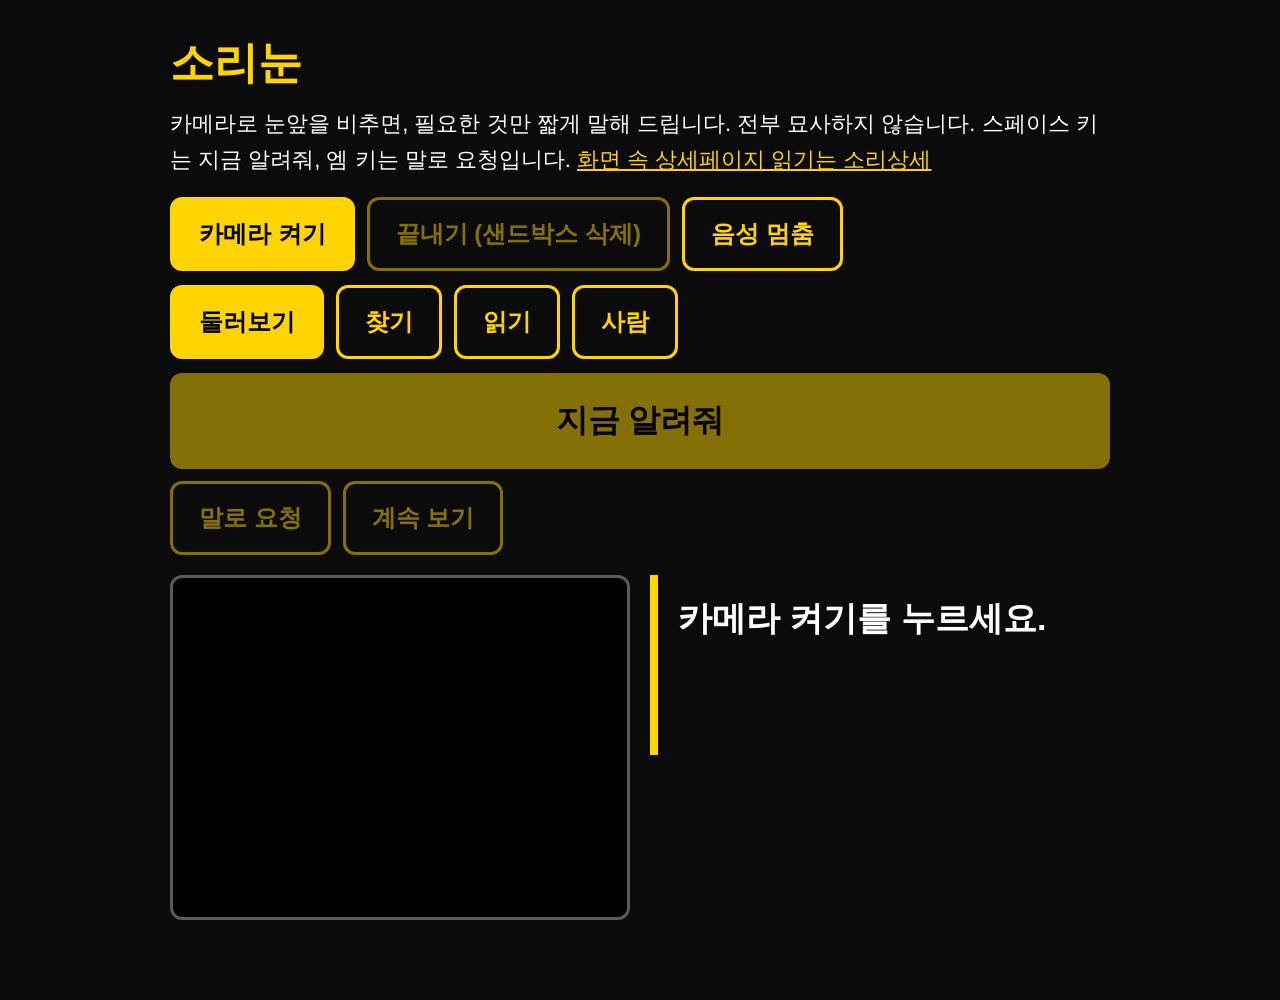
==== app/static/eye.html @ 97080bf7 "refactor: parse untrusted bytes in the sandbox, fetch on the server Daytona's tier-based network pol" ====
<!DOCTYPE html>
<html lang="ko">
<head>
<meta charset="utf-8">
<meta name="viewport" content="width=device-width, initial-scale=1">
<title>소리눈 — 눈앞을 짧게 말해주는 AI 안내자</title>
<style>
  :root { --bg:#0B0B0B; --fg:#FFFFFF; --accent:#FFD400; --line:#5A5A5A; --ok:#7CFFB2; }
  * { box-sizing: border-box; }
  body { margin:0; background:var(--bg); color:var(--fg); font-size:22px; line-height:1.6;
         font-family:"Pretendard","Apple SD Gothic Neo","Malgun Gothic",sans-serif; }
  main { max-width:980px; margin:0 auto; padding:28px 20px 80px; }
  h1 { font-size:44px; margin:0 0 8px; color:var(--accent); }
  p.lead { margin:0 0 20px; }
  a { color:var(--accent); }
  .row { display:flex; gap:12px; flex-wrap:wrap; margin-top:14px; }
  button { font-size:24px; font-weight:800; padding:18px 26px; min-height:64px; border-radius:12px;
           border:3px solid var(--accent); background:transparent; color:var(--accent); cursor:pointer; }
  button.primary, button[aria-pressed="true"] { background:var(--accent); color:#000; }
  button#nowBtn { font-size:32px; min-height:96px; flex:1 1 100%; }
  button:disabled { opacity:.5; cursor:wait; }
  :focus-visible { outline:5px solid #00E5FF; outline-offset:3px; }
  .stage { display:grid; grid-template-columns:minmax(0,1fr) minmax(0,1fr); gap:20px; margin-top:20px; }
  @media (max-width:760px) { .stage { grid-template-columns:1fr; } }
  video { width:100%; border-radius:12px; border:3px solid var(--line); background:#000; aspect-ratio:4/3; object-fit:cover; }
  #callout { font-size:34px; font-weight:800; line-height:1.4; padding:20px; min-height:180px;
             border-left:8px solid var(--accent); }
  #status { margin-top:16px; min-height:40px; }
  #stats { font-size:18px; color:var(--ok); margin-top:8px; }
  .skip { position:absolute; left:-9999px; } .skip:focus { left:12px; top:12px; background:#000; padding:12px; }
</style>
</head>
<body>
<a class="skip" href="#nowBtn">지금 알려줘 버튼으로 바로가기</a>
<main>
  <h1>소리눈</h1>
  <p class="lead">카메라로 눈앞을 비추면, 필요한 것만 짧게 말해 드립니다. 전부 묘사하지 않습니다.
     스페이스 키는 지금 알려줘, 엠 키는 말로 요청입니다. <a href="/">화면 속 상세페이지 읽기는 소리상세</a></p>

  <div class="row">
    <button type="button" id="startBtn" class="primary">카메라 켜기</button>
    <button type="button" id="endBtn" disabled>끝내기 (샌드박스 삭제)</button>
    <button type="button" id="stopBtn">음성 멈춤</button>
  </div>

  <div class="row" role="group" aria-label="안내 방식">
    <button type="button" class="mode" data-mode="look" aria-pressed="true">둘러보기</button>
    <button type="button" class="mode" data-mode="find" aria-pressed="false">찾기</button>
    <button type="button" class="mode" data-mode="read" aria-pressed="false">읽기</button>
    <button type="button" class="mode" data-mode="people" aria-pressed="false">사람</button>
  </div>

  <div class="row">
    <button type="button" id="nowBtn" class="primary" disabled>지금 알려줘</button>
    <button type="button" id="micBtn" aria-pressed="false" disabled>말로 요청</button>
    <button type="button" id="watchBtn" aria-pressed="false" disabled>계속 보기</button>
  </div>

  <div class="stage">
    <video id="video" autoplay playsinline muted aria-label="카메라 미리보기"></video>
    <div>
      <div id="callout" role="status" aria-live="assertive">카메라 켜기를 누르세요.</div>
      <div id="status" role="status" aria-live="polite"></div>
      <div id="stats"></div>
    </div>
  </div>
  <canvas id="canvas" hidden></canvas>
</main>

<script>
const $ = (id) => document.getElementById(id);
const FRAME_WIDTH = 960, JPEG_QUALITY = 0.7, WATCH_INTERVAL_MS = 4000;
const MODE_GUIDE = { look: "둘러보기", find: "찾기. 말로 요청을 눌러 찾을 것을 말씀하세요", read: "읽기", people: "사람" };
let sessionId = "", mode = "look", lastCallout = "", busy = false, watchTimer = null;

function speak(text) {
  if (!("speechSynthesis" in window) || !text) return;
  speechSynthesis.cancel();  // 새 안내가 옛 안내를 끊는다 — 늦은 정보는 위험하다
  const u = new SpeechSynthesisUtterance(text);
  u.lang = "ko-KR"; u.rate = 1.15;
  speechSynthesis.speak(u);
}
function setStatus(message, say = false) { $("status").textContent = message; if (say) speak(message); }
function setCallout(text) { $("callout").textContent = text; speak(text); }
async function post(path, body) {
  const res = await fetch(path, { method: "POST", headers: { "Content-Type": "application/json" }, body: JSON.stringify(body || {}) });
  const data = await res.json();
  if (!res.ok) throw new Error(data.detail || "요청이 거절되었습니다.");
  return data;
}

$("startBtn").onclick = async () => {
  $("startBtn").disabled = true;
  try {
    setStatus("카메라를 켜고 있습니다.", true);
    const stream = await navigator.mediaDevices.getUserMedia({ video: { facingMode: { ideal: "environment" }, width: { ideal: 1280 } }, audio: false });
    $("video").srcObject = stream;
    setStatus("이번 세션 전용 샌드박스를 준비하고 있습니다.", true);
    const s = await post("/api/eye/start");
    sessionId = s.session_id;
    $("stats").textContent = s.where === "daytona"
      ? `Daytona 샌드박스 ${sessionId.slice(0, 8)} 준비 ${s.seconds}초 · 프레임은 이 샌드박스 안에서만 점검되고 끝내면 삭제됩니다`
      : "Daytona 키가 없어 로컬 점검으로 동작 중";
    for (const id of ["nowBtn", "micBtn", "watchBtn", "endBtn"]) $(id).disabled = false;
    setCallout("준비되었습니다. 지금 알려줘를 누르세요.");
    $("nowBtn").focus();
  } catch (err) {
    $("startBtn").disabled = false;
    setCallout("카메라를 켜지 못했습니다. " + err.message);
  }
};

function grabFrame() {
  const v = $("video"), c = $("canvas");
  if (!v.videoWidth) throw new Error("카메라 화면이 아직 준비되지 않았습니다.");
  c.width = Math.min(FRAME_WIDTH, v.videoWidth);
  c.height = Math.round(c.width * v.videoHeight / v.videoWidth);
  c.getContext("2d").drawImage(v, 0, 0, c.width, c.height);
  return c.toDataURL("image/jpeg", JPEG_QUALITY).split(",")[1];
}

async function look(requestMode, question = "") {
  if (busy || !sessionId) return;
  busy = true;
  const started = performance.now();
  if (requestMode !== "watch") setStatus("보고 있습니다.");
  try {
    const r = await post("/api/eye/look", { session_id: sessionId, image_b64: grabFrame(), mode: requestMode,
                                            question, last_callout: lastCallout });
    const ms = Math.round(performance.now() - started), q = r.quality;
    $("stats").textContent = `${q.where === "daytona" ? "Daytona 샌드박스 " + q.sandbox_id.slice(0, 8) : "로컬"} 점검 ${q.check_ms}ms · ` +
      `밝기 ${q.luma} · 선명도 ${q.sharpness} · 변화량 ${q.change ?? "첫 장면"} · 응답 ${(ms / 1000).toFixed(1)}초`;
    if (r.silent || !r.callout) { setStatus(requestMode === "watch" ? "변화 없음 — 말하지 않습니다." : "말할 것이 없습니다."); }
    else { lastCallout = r.callout; setStatus(""); setCallout(r.callout); }
  } catch (err) { setCallout("문제가 생겼습니다. " + err.message); }
  finally { busy = false; }
}

$("nowBtn").onclick = () => look(mode);
$("stopBtn").onclick = () => speechSynthesis.cancel();

for (const btn of document.querySelectorAll(".mode")) btn.onclick = () => {
  mode = btn.dataset.mode;
  for (const other of document.querySelectorAll(".mode")) other.setAttribute("aria-pressed", String(other === btn));
  setStatus(MODE_GUIDE[mode] + " 방식입니다.", true);
};

$("watchBtn").onclick = () => {
  const on = $("watchBtn").getAttribute("aria-pressed") !== "true";
  $("watchBtn").setAttribute("aria-pressed", String(on));
  clearInterval(watchTimer);
  if (on) { watchTimer = setInterval(() => look("watch"), WATCH_INTERVAL_MS); setStatus("계속 보기를 시작합니다. 달라질 때만 말합니다.", true); }
  else setStatus("계속 보기를 멈췄습니다.", true);
};

$("endBtn").onclick = async () => {
  clearInterval(watchTimer); $("watchBtn").setAttribute("aria-pressed", "false");
  for (const track of ($("video").srcObject?.getTracks() || [])) track.stop();
  $("video").srcObject = null;
  try { const r = await post("/api/eye/end", { session_id: sessionId }); setCallout(r.deleted ? "끝냈습니다. 샌드박스와 사진을 모두 지웠습니다." : "끝냈습니다."); }
  catch (err) { setCallout("끝내는 중 문제가 생겼습니다. " + err.message); }
  sessionId = ""; lastCallout = "";
  for (const id of ["nowBtn", "micBtn", "watchBtn", "endBtn"]) $(id).disabled = true;
  $("startBtn").disabled = false;
};

const Recognition = window.SpeechRecognition || window.webkitSpeechRecognition;
if (!Recognition) $("micBtn").hidden = true;
else $("micBtn").onclick = () => {
  speechSynthesis.cancel();
  const rec = new Recognition(); rec.lang = "ko-KR"; rec.interimResults = false;
  $("micBtn").setAttribute("aria-pressed", "true"); setStatus("듣고 있습니다. 원하는 것을 말씀하세요.");
  rec.onresult = (ev) => { const said = ev.results[0][0].transcript; setStatus("요청: " + said); look(mode, said); };
  rec.onerror = () => setStatus("알아듣지 못했습니다. 다시 눌러 주세요.", true);
  rec.onend = () => $("micBtn").setAttribute("aria-pressed", "false");
  rec.start();
};

document.addEventListener("keydown", (e) => {
  if (e.target.tagName === "BUTTON" || e.repeat) return;
  if (e.code === "Space") { e.preventDefault(); $("nowBtn").click(); }
  if (e.code === "KeyM") $("micBtn").click();
});
window.addEventListener("pagehide", () => {
  if (sessionId) navigator.sendBeacon("/api/eye/end", new Blob([JSON.stringify({ session_id: sessionId })], { type: "application/json" }));
});
</script>
</body>
</html>
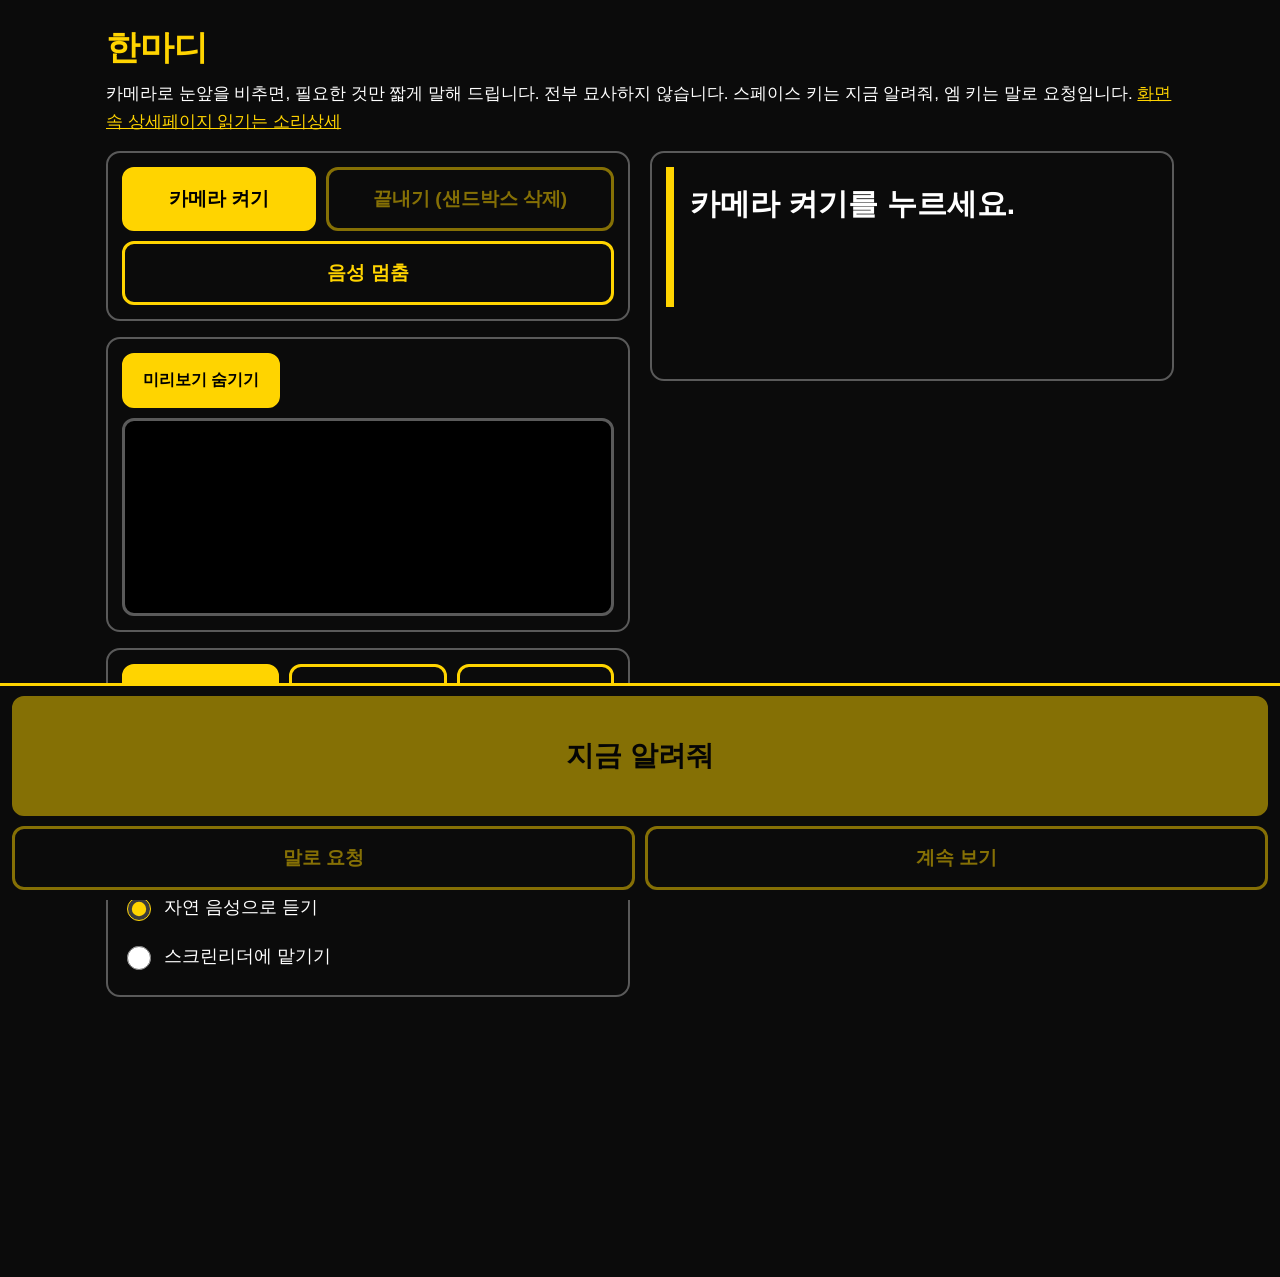
==== commit 16636d18: "feat: Hanmadi - a camera guide that says only what a blind user needs Adds a second mode next to Sor" ====
--- a/app/static/eye.html
+++ b/app/static/eye.html
@@ -2,86 +2,134 @@
 <html lang="ko">
 <head>
 <meta charset="utf-8">
-<meta name="viewport" content="width=device-width, initial-scale=1">
-<title>소리눈 — 눈앞을 짧게 말해주는 AI 안내자</title>
+<meta name="viewport" content="width=device-width, initial-scale=1, viewport-fit=cover">
+<meta name="theme-color" content="#FFD400">
+<link rel="manifest" href="/static/manifest.webmanifest">
+<link rel="icon" href="/static/icon.svg" type="image/svg+xml">
+<title>한마디 — 눈앞을 한마디로 말해주는 AI 안내자</title>
 <style>
-  :root { --bg:#0B0B0B; --fg:#FFFFFF; --accent:#FFD400; --line:#5A5A5A; --ok:#7CFFB2; }
+  :root { --bg:#0B0B0B; --fg:#FFFFFF; --accent:#FFD400; --line:#5A5A5A; --ok:#7CFFB2; --bar-h:calc(120px + 76px + 44px); }
   * { box-sizing: border-box; }
-  body { margin:0; background:var(--bg); color:var(--fg); font-size:22px; line-height:1.6;
-         font-family:"Pretendard","Apple SD Gothic Neo","Malgun Gothic",sans-serif; }
-  main { max-width:980px; margin:0 auto; padding:28px 20px 80px; }
-  h1 { font-size:44px; margin:0 0 8px; color:var(--accent); }
-  p.lead { margin:0 0 20px; }
+  html, body { margin:0; }
+  body { background:var(--bg); color:var(--fg); font-size:20px; line-height:1.6;
+         font-family:"Pretendard","Apple SD Gothic Neo","Malgun Gothic",sans-serif;
+         padding-bottom: calc(var(--bar-h) + env(safe-area-inset-bottom, 0px)); overflow-x:hidden; }
+  main { max-width:1100px; margin:0 auto; padding:20px 16px 24px; }
+  h1 { font-size:34px; margin:0 0 6px; color:var(--accent); }
+  p.lead { margin:0 0 16px; font-size:17px; }
   a { color:var(--accent); }
-  .row { display:flex; gap:12px; flex-wrap:wrap; margin-top:14px; }
-  button { font-size:24px; font-weight:800; padding:18px 26px; min-height:64px; border-radius:12px;
-           border:3px solid var(--accent); background:transparent; color:var(--accent); cursor:pointer; }
+  .layout { display:block; }
+  @media (min-width:900px) { .layout { display:grid; grid-template-columns:1fr 1fr; gap:20px; align-items:start; } }
+  .panel { margin-bottom:16px; padding:14px; border:2px solid var(--line); border-radius:14px; }
+  .panel > .panel-title { margin:0 0 10px; font-size:16px; color:var(--ok); }
+  .row { display:flex; gap:10px; flex-wrap:wrap; }
+  fieldset { border:none; padding:0; margin:0; }
+  legend { color:var(--ok); font-size:16px; padding:0 0 8px; }
+  label { display:flex; align-items:center; gap:10px; padding:10px 0; font-size:18px; min-height:44px; }
+  input[type="radio"] { width:24px; height:24px; accent-color:var(--accent); }
+  button { font-size:19px; font-weight:800; padding:14px 18px; min-height:64px; border-radius:12px;
+           border:3px solid var(--accent); background:transparent; color:var(--accent); cursor:pointer; flex:1 1 auto; }
   button.primary, button[aria-pressed="true"] { background:var(--accent); color:#000; }
-  button#nowBtn { font-size:32px; min-height:96px; flex:1 1 100%; }
   button:disabled { opacity:.5; cursor:wait; }
   :focus-visible { outline:5px solid #00E5FF; outline-offset:3px; }
-  .stage { display:grid; grid-template-columns:minmax(0,1fr) minmax(0,1fr); gap:20px; margin-top:20px; }
-  @media (max-width:760px) { .stage { grid-template-columns:1fr; } }
-  video { width:100%; border-radius:12px; border:3px solid var(--line); background:#000; aspect-ratio:4/3; object-fit:cover; }
-  #callout { font-size:34px; font-weight:800; line-height:1.4; padding:20px; min-height:180px;
+  .modegrid { display:grid; grid-template-columns:repeat(auto-fill, minmax(130px,1fr)); gap:10px; width:100%; }
+  .modegrid button { width:100%; }
+  #camwrap { margin-top:10px; }
+  video { width:100%; max-height:22vh; display:block; border-radius:12px; border:3px solid var(--line);
+          background:#000; object-fit:cover; }
+  #previewToggleBtn { min-height:52px; font-size:16px; }
+  #callout { font-size:30px; font-weight:800; line-height:1.4; padding:16px; min-height:140px;
              border-left:8px solid var(--accent); }
-  #status { margin-top:16px; min-height:40px; }
-  #stats { font-size:18px; color:var(--ok); margin-top:8px; }
-  .skip { position:absolute; left:-9999px; } .skip:focus { left:12px; top:12px; background:#000; padding:12px; }
+  #status { margin-top:14px; min-height:36px; font-size:18px; }
+  #stats { font-size:16px; color:var(--ok); margin-top:8px; }
+  .skip { position:absolute; left:-9999px; }
+  .skip:focus { left:12px; top:12px; background:#000; padding:12px; z-index:100; }
+  .bottombar { position:fixed; left:0; right:0; bottom:0; z-index:50; background:var(--bg);
+               border-top:3px solid var(--accent); padding:10px 12px calc(10px + env(safe-area-inset-bottom, 0px)); }
+  #nowBtn { width:100%; min-height:120px; font-size:28px; margin-bottom:10px; }
+  .row2 { display:grid; grid-template-columns:1fr 1fr; gap:10px; }
+  .row2 button { min-height:64px; }
 </style>
 </head>
 <body>
 <a class="skip" href="#nowBtn">지금 알려줘 버튼으로 바로가기</a>
 <main>
-  <h1>소리눈</h1>
+  <h1>한마디</h1>
   <p class="lead">카메라로 눈앞을 비추면, 필요한 것만 짧게 말해 드립니다. 전부 묘사하지 않습니다.
      스페이스 키는 지금 알려줘, 엠 키는 말로 요청입니다. <a href="/">화면 속 상세페이지 읽기는 소리상세</a></p>
 
-  <div class="row">
-    <button type="button" id="startBtn" class="primary">카메라 켜기</button>
-    <button type="button" id="endBtn" disabled>끝내기 (샌드박스 삭제)</button>
-    <button type="button" id="stopBtn">음성 멈춤</button>
+  <div class="layout">
+    <div class="colLeft">
+      <section class="panel" aria-label="카메라 제어">
+        <div class="row">
+          <button type="button" id="startBtn" class="primary">카메라 켜기</button>
+          <button type="button" id="endBtn" disabled>끝내기 (샌드박스 삭제)</button>
+          <button type="button" id="stopBtn">음성 멈춤</button>
+        </div>
+      </section>
+
+      <section class="panel" aria-label="카메라 미리보기">
+        <button type="button" id="previewToggleBtn" aria-pressed="true">미리보기 숨기기</button>
+        <div id="camwrap">
+          <video id="video" autoplay playsinline muted aria-hidden="true" tabindex="-1"></video>
+        </div>
+      </section>
+
+      <section class="panel" aria-label="안내 방식 선택">
+        <div class="row modegrid" role="group" aria-label="안내 방식">
+          <button type="button" class="mode" data-mode="look" aria-pressed="true">둘러보기</button>
+          <button type="button" class="mode" data-mode="find" aria-pressed="false">찾기</button>
+          <button type="button" class="mode" data-mode="read" aria-pressed="false">읽기</button>
+          <button type="button" class="mode" data-mode="people" aria-pressed="false">사람</button>
+          <button type="button" class="mode" data-mode="self" aria-pressed="false">내 모습</button>
+        </div>
+      </section>
+
+      <section class="panel" aria-label="음성 방식 설정">
+        <fieldset>
+          <legend>음성 방식</legend>
+          <label><input type="radio" name="voiceMode" id="voiceNatural" value="natural" checked> 자연 음성으로 듣기</label>
+          <label><input type="radio" name="voiceMode" id="voiceScreenreader" value="screenreader"> 스크린리더에 맡기기</label>
+        </fieldset>
+      </section>
+    </div>
+
+    <div class="colRight">
+      <section class="panel" aria-label="안내 내용">
+        <div id="callout" role="status" aria-live="assertive">카메라 켜기를 누르세요.</div>
+        <div id="status" role="status" aria-live="polite"></div>
+        <div id="stats"></div>
+      </section>
+    </div>
   </div>
 
-  <div class="row" role="group" aria-label="안내 방식">
-    <button type="button" class="mode" data-mode="look" aria-pressed="true">둘러보기</button>
-    <button type="button" class="mode" data-mode="find" aria-pressed="false">찾기</button>
-    <button type="button" class="mode" data-mode="read" aria-pressed="false">읽기</button>
-    <button type="button" class="mode" data-mode="people" aria-pressed="false">사람</button>
-  </div>
-
-  <div class="row">
-    <button type="button" id="nowBtn" class="primary" disabled>지금 알려줘</button>
+  <canvas id="canvas" hidden></canvas>
+</main>
+
+<div class="bottombar">
+  <button type="button" id="nowBtn" class="primary" disabled>지금 알려줘</button>
+  <div class="row2">
     <button type="button" id="micBtn" aria-pressed="false" disabled>말로 요청</button>
     <button type="button" id="watchBtn" aria-pressed="false" disabled>계속 보기</button>
   </div>
-
-  <div class="stage">
-    <video id="video" autoplay playsinline muted aria-label="카메라 미리보기"></video>
-    <div>
-      <div id="callout" role="status" aria-live="assertive">카메라 켜기를 누르세요.</div>
-      <div id="status" role="status" aria-live="polite"></div>
-      <div id="stats"></div>
-    </div>
-  </div>
-  <canvas id="canvas" hidden></canvas>
-</main>
-
+</div>
+
+<script src="/static/voice.js"></script>
 <script>
 const $ = (id) => document.getElementById(id);
 const FRAME_WIDTH = 960, JPEG_QUALITY = 0.7, WATCH_INTERVAL_MS = 4000;
-const MODE_GUIDE = { look: "둘러보기", find: "찾기. 말로 요청을 눌러 찾을 것을 말씀하세요", read: "읽기", people: "사람" };
+const VOICE_MODE_KEY = "hanmadi-voice-mode";
+const MODE_GUIDE = { look: "둘러보기", find: "찾기. 말로 요청을 눌러 찾을 것을 말씀하세요", read: "읽기", people: "사람",
+                     self: "내 모습. 전면 카메라로 확인합니다" };
 let sessionId = "", mode = "look", lastCallout = "", busy = false, watchTimer = null;
-
-function speak(text) {
-  if (!("speechSynthesis" in window) || !text) return;
-  speechSynthesis.cancel();  // 새 안내가 옛 안내를 끊는다 — 늦은 정보는 위험하다
-  const u = new SpeechSynthesisUtterance(text);
-  u.lang = "ko-KR"; u.rate = 1.15;
-  speechSynthesis.speak(u);
-}
+let currentFacing = "environment", wakeLock = null;
+
+function voiceMode() { return localStorage.getItem(VOICE_MODE_KEY) || "natural"; }
+function speak(text) { if (!text) return; if (voiceMode() === "natural") Voice.speak(text); }
 function setStatus(message, say = false) { $("status").textContent = message; if (say) speak(message); }
 function setCallout(text) { $("callout").textContent = text; speak(text); }
+function vibrate(pattern) { if ("vibrate" in navigator) { try { navigator.vibrate(pattern); } catch (e) {} } }
+
 async function post(path, body) {
   const res = await fetch(path, { method: "POST", headers: { "Content-Type": "application/json" }, body: JSON.stringify(body || {}) });
   const data = await res.json();
@@ -89,12 +137,35 @@
   return data;
 }
 
+async function requestWakeLock() {
+  if (!("wakeLock" in navigator)) return;
+  try { wakeLock = await navigator.wakeLock.request("screen"); }
+  catch (e) { wakeLock = null; }
+}
+document.addEventListener("visibilitychange", () => {
+  if (document.visibilityState === "visible" && sessionId && !wakeLock) requestWakeLock();
+});
+
+for (const radio of document.querySelectorAll('input[name="voiceMode"]')) {
+  radio.addEventListener("change", () => { if (radio.checked) localStorage.setItem(VOICE_MODE_KEY, radio.value); });
+}
+(() => {
+  const stored = localStorage.getItem(VOICE_MODE_KEY);
+  if (stored) { const el = document.querySelector('input[name="voiceMode"][value="' + stored + '"]'); if (el) el.checked = true; }
+})();
+
+async function openCamera(facing) {
+  const stream = await navigator.mediaDevices.getUserMedia({ video: { facingMode: { ideal: facing }, width: { ideal: 1280 } }, audio: false });
+  for (const track of ($("video").srcObject?.getTracks() || [])) track.stop();
+  $("video").srcObject = stream;
+  currentFacing = facing;
+}
+
 $("startBtn").onclick = async () => {
   $("startBtn").disabled = true;
   try {
     setStatus("카메라를 켜고 있습니다.", true);
-    const stream = await navigator.mediaDevices.getUserMedia({ video: { facingMode: { ideal: "environment" }, width: { ideal: 1280 } }, audio: false });
-    $("video").srcObject = stream;
+    await openCamera("environment");
     setStatus("이번 세션 전용 샌드박스를 준비하고 있습니다.", true);
     const s = await post("/api/eye/start");
     sessionId = s.session_id;
@@ -104,6 +175,7 @@
     for (const id of ["nowBtn", "micBtn", "watchBtn", "endBtn"]) $(id).disabled = false;
     setCallout("준비되었습니다. 지금 알려줘를 누르세요.");
     $("nowBtn").focus();
+    requestWakeLock();
   } catch (err) {
     $("startBtn").disabled = false;
     setCallout("카메라를 켜지 못했습니다. " + err.message);
@@ -122,27 +194,47 @@
 async function look(requestMode, question = "") {
   if (busy || !sessionId) return;
   busy = true;
+  vibrate(30);
   const started = performance.now();
   if (requestMode !== "watch") setStatus("보고 있습니다.");
   try {
     const r = await post("/api/eye/look", { session_id: sessionId, image_b64: grabFrame(), mode: requestMode,
                                             question, last_callout: lastCallout });
     const ms = Math.round(performance.now() - started), q = r.quality;
+    vibrate([40, 60, 40]);
     $("stats").textContent = `${q.where === "daytona" ? "Daytona 샌드박스 " + q.sandbox_id.slice(0, 8) : "로컬"} 점검 ${q.check_ms}ms · ` +
       `밝기 ${q.luma} · 선명도 ${q.sharpness} · 변화량 ${q.change ?? "첫 장면"} · 응답 ${(ms / 1000).toFixed(1)}초`;
     if (r.silent || !r.callout) { setStatus(requestMode === "watch" ? "변화 없음 — 말하지 않습니다." : "말할 것이 없습니다."); }
     else { lastCallout = r.callout; setStatus(""); setCallout(r.callout); }
-  } catch (err) { setCallout("문제가 생겼습니다. " + err.message); }
+  } catch (err) { vibrate(200); setCallout("문제가 생겼습니다. " + err.message); }
   finally { busy = false; }
 }
 
 $("nowBtn").onclick = () => look(mode);
-$("stopBtn").onclick = () => speechSynthesis.cancel();
-
-for (const btn of document.querySelectorAll(".mode")) btn.onclick = () => {
+$("stopBtn").onclick = () => Voice.stop();
+
+$("previewToggleBtn").onclick = () => {
+  const showing = $("previewToggleBtn").getAttribute("aria-pressed") !== "false";
+  const next = !showing;
+  $("previewToggleBtn").setAttribute("aria-pressed", String(next));
+  $("camwrap").hidden = !next;
+  $("previewToggleBtn").textContent = next ? "미리보기 숨기기" : "미리보기 보기";
+};
+
+for (const btn of document.querySelectorAll(".mode")) btn.onclick = async () => {
+  const wantFacing = btn.dataset.mode === "self" ? "user" : "environment";
   mode = btn.dataset.mode;
   for (const other of document.querySelectorAll(".mode")) other.setAttribute("aria-pressed", String(other === btn));
-  setStatus(MODE_GUIDE[mode] + " 방식입니다.", true);
+  if (sessionId && wantFacing !== currentFacing) {
+    try {
+      await openCamera(wantFacing);
+      setStatus((wantFacing === "user" ? "전면 카메라로 바꿨습니다. " : "후면 카메라로 바꿨습니다. ") + MODE_GUIDE[mode], true);
+    } catch (err) {
+      setStatus("카메라 전환에 실패했습니다. 이전 카메라를 계속 사용합니다.", true);
+    }
+  } else {
+    setStatus(MODE_GUIDE[mode] + " 방식입니다.", true);
+  }
 };
 
 $("watchBtn").onclick = () => {
@@ -157,9 +249,10 @@
   clearInterval(watchTimer); $("watchBtn").setAttribute("aria-pressed", "false");
   for (const track of ($("video").srcObject?.getTracks() || [])) track.stop();
   $("video").srcObject = null;
+  if (wakeLock) { wakeLock.release().catch(() => {}); wakeLock = null; }
   try { const r = await post("/api/eye/end", { session_id: sessionId }); setCallout(r.deleted ? "끝냈습니다. 샌드박스와 사진을 모두 지웠습니다." : "끝냈습니다."); }
   catch (err) { setCallout("끝내는 중 문제가 생겼습니다. " + err.message); }
-  sessionId = ""; lastCallout = "";
+  sessionId = ""; lastCallout = ""; currentFacing = "environment";
   for (const id of ["nowBtn", "micBtn", "watchBtn", "endBtn"]) $(id).disabled = true;
   $("startBtn").disabled = false;
 };
@@ -167,7 +260,7 @@
 const Recognition = window.SpeechRecognition || window.webkitSpeechRecognition;
 if (!Recognition) $("micBtn").hidden = true;
 else $("micBtn").onclick = () => {
-  speechSynthesis.cancel();
+  Voice.stop();
   const rec = new Recognition(); rec.lang = "ko-KR"; rec.interimResults = false;
   $("micBtn").setAttribute("aria-pressed", "true"); setStatus("듣고 있습니다. 원하는 것을 말씀하세요.");
   rec.onresult = (ev) => { const said = ev.results[0][0].transcript; setStatus("요청: " + said); look(mode, said); };
@@ -185,5 +278,10 @@
   if (sessionId) navigator.sendBeacon("/api/eye/end", new Blob([JSON.stringify({ session_id: sessionId })], { type: "application/json" }));
 });
 </script>
+<script>
+if ("serviceWorker" in navigator) {
+  window.addEventListener("load", () => { navigator.serviceWorker.register("/sw.js").catch(() => {}); });
+}
+</script>
 </body>
 </html>
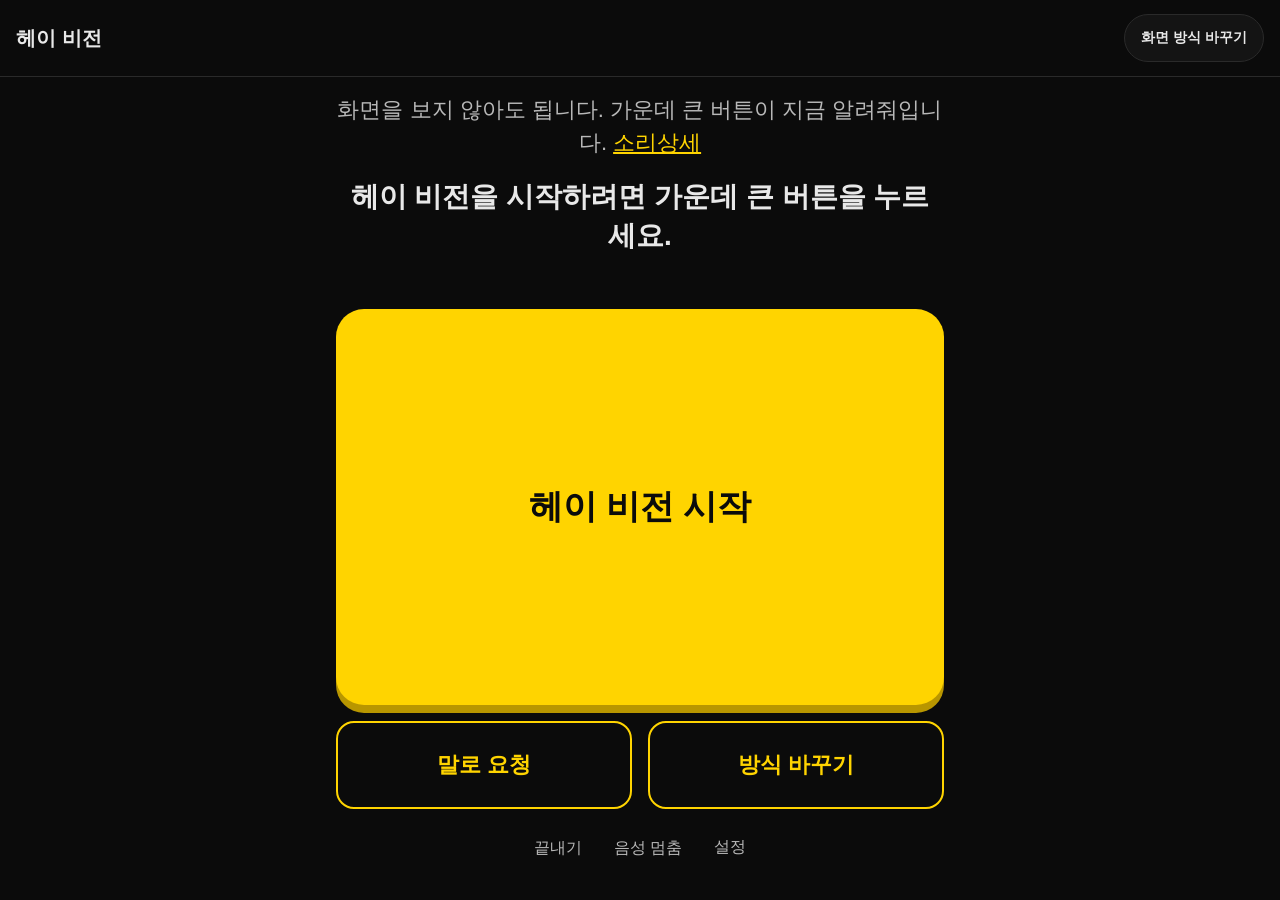
==== commit 1d0b8a04: "feat: landing page with a voice/visual entry gate, two UI modes in the app - / is now the Hey Vision" ====
--- a/app/static/eye.html
+++ b/app/static/eye.html
@@ -3,131 +3,292 @@
 <head>
 <meta charset="utf-8">
 <meta name="viewport" content="width=device-width, initial-scale=1, viewport-fit=cover">
-<meta name="theme-color" content="#FFD400">
+<meta name="theme-color" content="#0B0B0B">
 <link rel="manifest" href="/static/manifest.webmanifest">
 <link rel="icon" href="/static/icon.svg" type="image/svg+xml">
-<title>한마디 — 눈앞을 한마디로 말해주는 AI 안내자</title>
+<title>헤이 비전 — 눈앞을 말해주는 AI 안내</title>
 <style>
-  :root { --bg:#0B0B0B; --fg:#FFFFFF; --accent:#FFD400; --line:#5A5A5A; --ok:#7CFFB2; --bar-h:calc(120px + 76px + 44px); }
-  * { box-sizing: border-box; }
-  html, body { margin:0; }
-  body { background:var(--bg); color:var(--fg); font-size:20px; line-height:1.6;
-         font-family:"Pretendard","Apple SD Gothic Neo","Malgun Gothic",sans-serif;
-         padding-bottom: calc(var(--bar-h) + env(safe-area-inset-bottom, 0px)); overflow-x:hidden; }
-  main { max-width:1100px; margin:0 auto; padding:20px 16px 24px; }
-  h1 { font-size:34px; margin:0 0 6px; color:var(--accent); }
-  p.lead { margin:0 0 16px; font-size:17px; }
-  a { color:var(--accent); }
-  .layout { display:block; }
-  @media (min-width:900px) { .layout { display:grid; grid-template-columns:1fr 1fr; gap:20px; align-items:start; } }
-  .panel { margin-bottom:16px; padding:14px; border:2px solid var(--line); border-radius:14px; }
-  .panel > .panel-title { margin:0 0 10px; font-size:16px; color:var(--ok); }
-  .row { display:flex; gap:10px; flex-wrap:wrap; }
-  fieldset { border:none; padding:0; margin:0; }
-  legend { color:var(--ok); font-size:16px; padding:0 0 8px; }
-  label { display:flex; align-items:center; gap:10px; padding:10px 0; font-size:18px; min-height:44px; }
-  input[type="radio"] { width:24px; height:24px; accent-color:var(--accent); }
-  button { font-size:19px; font-weight:800; padding:14px 18px; min-height:64px; border-radius:12px;
-           border:3px solid var(--accent); background:transparent; color:var(--accent); cursor:pointer; flex:1 1 auto; }
-  button.primary, button[aria-pressed="true"] { background:var(--accent); color:#000; }
-  button:disabled { opacity:.5; cursor:wait; }
-  :focus-visible { outline:5px solid #00E5FF; outline-offset:3px; }
-  .modegrid { display:grid; grid-template-columns:repeat(auto-fill, minmax(130px,1fr)); gap:10px; width:100%; }
-  .modegrid button { width:100%; }
-  #camwrap { margin-top:10px; }
-  video { width:100%; max-height:22vh; display:block; border-radius:12px; border:3px solid var(--line);
-          background:#000; object-fit:cover; }
-  #previewToggleBtn { min-height:52px; font-size:16px; }
-  #callout { font-size:30px; font-weight:800; line-height:1.4; padding:16px; min-height:140px;
-             border-left:8px solid var(--accent); }
-  #status { margin-top:14px; min-height:36px; font-size:18px; }
-  #stats { font-size:16px; color:var(--ok); margin-top:8px; }
-  .skip { position:absolute; left:-9999px; }
-  .skip:focus { left:12px; top:12px; background:#000; padding:12px; z-index:100; }
-  .bottombar { position:fixed; left:0; right:0; bottom:0; z-index:50; background:var(--bg);
-               border-top:3px solid var(--accent); padding:10px 12px calc(10px + env(safe-area-inset-bottom, 0px)); }
-  #nowBtn { width:100%; min-height:120px; font-size:28px; margin-bottom:10px; }
-  .row2 { display:grid; grid-template-columns:1fr 1fr; gap:10px; }
-  .row2 button { min-height:64px; }
+  [hidden]{ display:none !important; }  /* display:flex 같은 규칙이 hidden 속성을 이기지 못하게 */
+  :root{
+    --bg:#0B0B0B; --surface:#141414; --border:#2A2A2A; --fg:#E8E8E8; --fg-dim:#B8B8B8;
+    --accent:#FFD400; --accent-ink:#0B0B0B; --ok:#7CFFB2; --focus:#00E5FF;
+    --radius:22px;
+  }
+  *{ box-sizing:border-box; }
+  html,body{ margin:0; }
+  body{
+    background:var(--bg); color:var(--fg); font-size:18px; line-height:1.5;
+    font-family:"Pretendard","Apple SD Gothic Neo","Malgun Gothic",sans-serif;
+    overflow-x:hidden; min-height:100vh; padding-bottom:env(safe-area-inset-bottom,0px);
+  }
+  .skip{ position:absolute; left:-9999px; top:0; }
+  .skip:focus{ left:12px; top:12px; background:#000; color:var(--focus); padding:12px; z-index:200; border-radius:8px; }
+  :focus-visible{ outline:4px solid var(--focus); outline-offset:3px; }
+  button{ font-family:inherit; cursor:pointer; }
+  svg{ display:block; }
+
+  /* ---- Top bar (shared) ---- */
+  .topbar{
+    display:flex; align-items:center; justify-content:space-between; gap:12px;
+    padding:calc(14px + env(safe-area-inset-top,0px)) 16px 14px;
+    border-bottom:1px solid var(--border); position:sticky; top:0; background:var(--bg); z-index:40;
+  }
+  .brand{ color:var(--fg); text-decoration:none; font-weight:800; font-size:20px; }
+  #uiSwitchBtn{
+    background:var(--surface); color:var(--fg); border:1px solid var(--border);
+    border-radius:999px; padding:10px 16px; font-size:14px; font-weight:700; min-height:48px;
+  }
+
+  /* ================= VOICE MODE ================= */
+  body[data-ui="voice"] #visualScreen{ display:none; }
+  #voiceScreen{ padding:16px; max-width:640px; margin:0 auto; font-size:22px; }
+  #voiceScreen .lead{ font-size:22px; color:var(--fg-dim); text-align:center; margin:0 0 18px; }
+  #voiceScreen .lead a{ color:var(--accent); }
+  #voiceCallout{
+    font-size:28px; font-weight:800; line-height:1.4; min-height:3.4em;
+    text-align:center; padding:0 6px 16px; color:var(--fg);
+  }
+  #voiceStatus{ text-align:center; font-size:22px; color:var(--ok); min-height:1.3em; margin-bottom:8px; }
+  #voiceMainBtn{
+    display:block; width:100%; min-height:min(44vh, 420px); border-radius:28px; border:none;
+    background:var(--accent); color:var(--accent-ink); font-size:34px; font-weight:900;
+    box-shadow:0 8px 0 #b89600;
+  }
+  #voiceMainBtn:active{ transform:translateY(4px); box-shadow:0 4px 0 #b89600; }
+  #voiceMainBtn[aria-busy="true"]{ background:#3a3200; color:var(--accent); box-shadow:0 8px 0 #1c1800; }
+  .voice-row2{ display:grid; grid-template-columns:1fr 1fr; gap:16px; margin-top:16px; }
+  .voice-row2 button{
+    min-height:88px; border-radius:18px; border:2px solid var(--accent); background:transparent;
+    color:var(--accent); font-size:22px; font-weight:800;
+  }
+  .voice-row2 button[aria-pressed="true"]{ background:var(--accent); color:var(--accent-ink); }
+  .voice-foot{ display:flex; justify-content:center; align-items:center; gap:16px; margin-top:16px; flex-wrap:wrap; position:relative; }
+  .voice-foot button, .voice-foot summary{
+    background:none; border:none; color:var(--fg-dim); font-size:16px; padding:10px 8px; min-height:48px;
+  }
+  .voice-foot summary{ cursor:pointer; list-style:none; }
+  .voice-foot summary::-webkit-details-marker{ display:none; }
+  #voiceSettings{ position:relative; }
+  #voiceSettings[open] summary{ color:var(--accent); }
+  .voice-settings-panel{
+    position:absolute; bottom:56px; left:50%; transform:translateX(-50%);
+    background:var(--surface); border:1px solid var(--border); border-radius:16px; padding:14px 18px;
+    width:min(300px,86vw); z-index:60;
+  }
+  .voice-settings-panel label{ display:flex; align-items:center; gap:10px; padding:9px 0; font-size:16px; }
+  .voice-settings-panel input{ width:22px; height:22px; accent-color:var(--accent); }
+  .voice-settings-panel fieldset{ border:none; padding:0; margin:0; }
+  .voice-settings-panel legend{ font-size:14px; color:var(--fg-dim); margin-bottom:4px; }
+
+  /* ================= VISUAL MODE ================= */
+  body[data-ui="visual"] #voiceScreen{ display:none; }
+  #visualScreen{ max-width:1200px; margin:0 auto; padding:16px; }
+  .v-strap{ color:var(--fg-dim); font-size:14px; margin:0 0 16px; }
+  .v-layout{ display:block; }
+  @media (min-width:900px){ .v-layout{ display:grid; grid-template-columns:60% 40%; gap:24px; align-items:start; } }
+
+  .v-stage{
+    position:relative; border-radius:var(--radius); overflow:hidden; background:var(--surface);
+    border:1px solid var(--border); height:46vh; min-height:260px;
+  }
+  @media (min-width:900px){ .v-stage{ height:60vh; } }
+  #video{ width:100%; height:100%; object-fit:cover; background:#000; display:block; }
+  .v-cta-wrap{
+    position:absolute; inset:0; display:flex; flex-direction:column; align-items:center; justify-content:center; gap:16px;
+  }
+  .v-cta-wrap svg{ width:64px; height:64px; color:var(--fg-dim); }
+  #visualCameraCta{
+    background:var(--accent); color:var(--accent-ink); border:none; border-radius:16px;
+    padding:16px 28px; font-size:18px; font-weight:800; min-height:56px;
+  }
+  #visualCallout{
+    position:absolute; left:0; right:0; bottom:0; padding:16px 18px; min-height:1.6em;
+    background:linear-gradient(to top, rgba(0,0,0,.88), rgba(0,0,0,.55) 70%, transparent);
+    color:#fff; font-size:23px; font-weight:700; line-height:1.4; border-left:6px solid var(--accent);
+  }
+  #visualCallout[aria-busy="true"]{ border-left-color:var(--ok); }
+
+  .v-chips{ display:flex; flex-wrap:wrap; gap:8px; margin:16px 0; }
+  .mode-chip{
+    background:var(--surface); border:1px solid var(--border); color:var(--fg);
+    border-radius:999px; padding:10px 16px; font-size:14px; font-weight:700; min-height:48px;
+  }
+  .mode-chip[aria-pressed="true"]{ background:var(--accent); color:var(--accent-ink); border-color:var(--accent); }
+  @media (max-width:520px){ .v-chips{ display:grid; grid-template-columns:1fr 1fr; } }
+
+  .v-actions{ display:flex; gap:16px; margin-bottom:16px; }
+  #visualNowBtn{
+    flex:1 1 auto; background:var(--accent); color:var(--accent-ink); border:none; border-radius:16px;
+    min-height:72px; font-size:20px; font-weight:900;
+  }
+  #visualMicBtn{
+    flex:0 0 auto; background:transparent; border:1px solid var(--border); color:var(--fg);
+    border-radius:16px; min-height:72px; padding:0 20px; font-size:16px; font-weight:700;
+  }
+  .v-card{ background:var(--surface); border:1px solid var(--border); border-radius:var(--radius); padding:16px; margin-bottom:16px; }
+  .v-card h2, .v-card summary{ margin:0 0 10px; font-size:15px; color:var(--fg-dim); font-weight:700; }
+  #visualStatus{ font-size:14px; color:var(--fg-dim); min-height:1.3em; }
+  #visualHistory{ list-style:none; margin:0; padding:0; display:flex; flex-direction:column; gap:8px; max-height:220px; overflow:auto; }
+  #visualHistory li{ font-size:14px; border-left:3px solid var(--border); padding-left:10px; }
+  #visualHistory li .h-time{ color:var(--fg-dim); margin-right:6px; }
+  #visualHistory li .h-mode{ color:var(--ok); margin-right:6px; }
+  #visualDetails{ margin:8px 0 0; }
+  #visualDetails dt{ color:var(--fg-dim); font-size:13px; margin-top:8px; }
+  #visualDetails dd{ margin:0 0 4px; font-size:14px; }
+  .v-foot{ display:flex; gap:8px; flex-wrap:wrap; }
+  .v-foot button{
+    background:transparent; border:1px solid var(--border); color:var(--fg-dim);
+    border-radius:12px; min-height:48px; padding:0 16px; font-size:14px;
+  }
+
+  @media (prefers-reduced-motion:reduce){ *{ transition:none !important; animation:none !important; } }
 </style>
 </head>
-<body>
-<a class="skip" href="#nowBtn">지금 알려줘 버튼으로 바로가기</a>
-<main>
-  <h1>한마디</h1>
-  <p class="lead">카메라로 눈앞을 비추면, 필요한 것만 짧게 말해 드립니다. 전부 묘사하지 않습니다.
-     스페이스 키는 지금 알려줘, 엠 키는 말로 요청입니다. <a href="/">화면 속 상세페이지 읽기는 소리상세</a></p>
-
-  <div class="layout">
-    <div class="colLeft">
-      <section class="panel" aria-label="카메라 제어">
-        <div class="row">
-          <button type="button" id="startBtn" class="primary">카메라 켜기</button>
-          <button type="button" id="endBtn" disabled>끝내기 (샌드박스 삭제)</button>
-          <button type="button" id="stopBtn">음성 멈춤</button>
-        </div>
-      </section>
-
-      <section class="panel" aria-label="카메라 미리보기">
-        <button type="button" id="previewToggleBtn" aria-pressed="true">미리보기 숨기기</button>
-        <div id="camwrap">
-          <video id="video" autoplay playsinline muted aria-hidden="true" tabindex="-1"></video>
-        </div>
-      </section>
-
-      <section class="panel" aria-label="안내 방식 선택">
-        <div class="row modegrid" role="group" aria-label="안내 방식">
-          <button type="button" class="mode" data-mode="look" aria-pressed="true">둘러보기</button>
-          <button type="button" class="mode" data-mode="find" aria-pressed="false">찾기</button>
-          <button type="button" class="mode" data-mode="read" aria-pressed="false">읽기</button>
-          <button type="button" class="mode" data-mode="people" aria-pressed="false">사람</button>
-          <button type="button" class="mode" data-mode="self" aria-pressed="false">내 모습</button>
-        </div>
-      </section>
-
-      <section class="panel" aria-label="음성 방식 설정">
+<body data-ui="voice">
+<a class="skip" href="#voiceMainBtn">지금 알려줘로 바로가기</a>
+<header class="topbar">
+  <a class="brand" href="/">헤이 비전</a>
+  <button type="button" id="uiSwitchBtn">화면 방식 바꾸기</button>
+</header>
+
+<main aria-label="헤이 비전 화면">
+<div id="voiceScreen">
+  <p class="lead">화면을 보지 않아도 됩니다. 가운데 큰 버튼이 지금 알려줘입니다. <a href="/detail">소리상세</a></p>
+  <div id="voiceCallout" role="status" aria-live="assertive">헤이 비전을 시작하려면 가운데 큰 버튼을 누르세요.</div>
+  <div id="voiceStatus" role="status" aria-live="polite"></div>
+  <button type="button" id="voiceMainBtn">헤이 비전 시작</button>
+  <div class="voice-row2">
+    <button type="button" id="voiceMicBtn" disabled>말로 요청</button>
+    <button type="button" id="voiceModeCycleBtn">방식 바꾸기</button>
+  </div>
+  <div class="voice-foot">
+    <button type="button" id="voiceEndBtn" disabled>끝내기</button>
+    <button type="button" id="voiceStopBtn">음성 멈춤</button>
+    <details id="voiceSettings">
+      <summary>설정</summary>
+      <div class="voice-settings-panel">
         <fieldset>
           <legend>음성 방식</legend>
-          <label><input type="radio" name="voiceMode" id="voiceNatural" value="natural" checked> 자연 음성으로 듣기</label>
-          <label><input type="radio" name="voiceMode" id="voiceScreenreader" value="screenreader"> 스크린리더에 맡기기</label>
+          <label><input type="radio" name="voiceMode" id="voiceRadioNatural" value="natural" checked> 자연 음성으로 듣기</label>
+          <label><input type="radio" name="voiceMode" id="voiceRadioScreenreader" value="screenreader"> 스크린리더에 맡기기</label>
         </fieldset>
-      </section>
+      </div>
+    </details>
+  </div>
+</div>
+
+<div id="visualScreen">
+  <p class="v-strap">눈앞을 말해주는 AI 안내 · 동행인·가족과 함께 보기 좋은 화면입니다</p>
+  <div class="v-layout">
+    <div class="v-left">
+      <div class="v-stage">
+        <video id="video" autoplay playsinline muted aria-hidden="true" tabindex="-1"></video>
+        <div class="v-cta-wrap" id="visualCtaWrap">
+          <svg viewBox="0 0 24 24" fill="none" stroke="currentColor" stroke-width="1.5" aria-hidden="true">
+            <path d="M4 8a2 2 0 0 1 2-2h1.2a1 1 0 0 0 .9-.55l.8-1.6A1 1 0 0 1 9.8 3h4.4a1 1 0 0 1 .9.55l.8 1.6a1 1 0 0 0 .9.55H18a2 2 0 0 1 2 2v10a2 2 0 0 1-2 2H6a2 2 0 0 1-2-2V8Z"/>
+            <circle cx="12" cy="13" r="3.5"/>
+          </svg>
+          <button type="button" id="visualCameraCta">카메라 켜기</button>
+        </div>
+        <div id="visualCallout" role="status" aria-live="off">카메라를 켜면 안내가 시작됩니다.</div>
+      </div>
+
+      <div class="v-chips" role="group" aria-label="안내 방식">
+        <button type="button" class="mode-chip" data-mode="look" aria-pressed="true">둘러보기</button>
+        <button type="button" class="mode-chip" data-mode="find" aria-pressed="false">찾기</button>
+        <button type="button" class="mode-chip" data-mode="read" aria-pressed="false">읽기</button>
+        <button type="button" class="mode-chip" data-mode="people" aria-pressed="false">사람</button>
+        <button type="button" class="mode-chip" data-mode="self" aria-pressed="false">내 모습</button>
+        <button type="button" class="mode-chip" data-mode="watch" aria-pressed="false">계속 보기</button>
+      </div>
+
+      <div class="v-actions">
+        <button type="button" id="visualNowBtn" hidden>지금 알려줘</button>
+        <button type="button" id="visualMicBtn" hidden>말로 요청</button>
+      </div>
+
+      <div class="v-foot">
+        <button type="button" id="visualEndBtn" disabled>끝내기</button>
+        <button type="button" id="visualStopBtn">음성 멈춤</button>
+      </div>
     </div>
 
-    <div class="colRight">
-      <section class="panel" aria-label="안내 내용">
-        <div id="callout" role="status" aria-live="assertive">카메라 켜기를 누르세요.</div>
-        <div id="status" role="status" aria-live="polite"></div>
-        <div id="stats"></div>
-      </section>
+    <div class="v-right">
+      <div class="v-card">
+        <h2>안내 기록</h2>
+        <ul id="visualHistory"></ul>
+        <div id="visualStatus" aria-live="off"></div>
+      </div>
+      <details class="v-card">
+        <summary>안에서 일어나는 일</summary>
+        <dl id="visualDetails"></dl>
+      </details>
     </div>
   </div>
-
-  <canvas id="canvas" hidden></canvas>
+</div>
 </main>
 
-<div class="bottombar">
-  <button type="button" id="nowBtn" class="primary" disabled>지금 알려줘</button>
-  <div class="row2">
-    <button type="button" id="micBtn" aria-pressed="false" disabled>말로 요청</button>
-    <button type="button" id="watchBtn" aria-pressed="false" disabled>계속 보기</button>
-  </div>
-</div>
+<canvas id="canvas" hidden></canvas>
 
 <script src="/static/voice.js"></script>
 <script>
 const $ = (id) => document.getElementById(id);
+const $$ = (sel) => Array.from(document.querySelectorAll(sel));
 const FRAME_WIDTH = 960, JPEG_QUALITY = 0.7, WATCH_INTERVAL_MS = 4000;
-const VOICE_MODE_KEY = "hanmadi-voice-mode";
-const MODE_GUIDE = { look: "둘러보기", find: "찾기. 말로 요청을 눌러 찾을 것을 말씀하세요", read: "읽기", people: "사람",
-                     self: "내 모습. 전면 카메라로 확인합니다" };
-let sessionId = "", mode = "look", lastCallout = "", busy = false, watchTimer = null;
-let currentFacing = "environment", wakeLock = null;
+const VOICE_MODE_KEY = "heyvision-voice-mode";
+const UI_KEY = "heyvision-ui";
+const OLD_VOICE_MODE_KEY = "hanmadi-voice-mode";
+
+const MODES = ["look", "find", "read", "people", "self", "watch"];
+const MODE_LABEL = { look: "둘러보기", find: "찾기", read: "읽기", people: "사람", self: "내 모습", watch: "계속 보기" };
+const MODE_GUIDE = {
+  look: "둘러보기 방식입니다.",
+  find: "찾기 방식입니다. 말로 요청을 눌러 찾을 것을 말씀하세요.",
+  read: "읽기 방식입니다.",
+  people: "사람 방식입니다.",
+  self: "내 모습 방식입니다. 전면 카메라로 확인합니다.",
+  watch: "계속 보기를 시작합니다. 달라질 때만 말합니다."
+};
+
+let sessionId = "", mode = "look", lastCallout = "", busy = false, watchTimer = null, starting = false;
+let currentFacing = "environment", wakeLock = null, started = false;
+let historyList = [];
+
+(() => {
+  const old = localStorage.getItem(OLD_VOICE_MODE_KEY);
+  if (old && !localStorage.getItem(VOICE_MODE_KEY)) localStorage.setItem(VOICE_MODE_KEY, old);
+})();
 
 function voiceMode() { return localStorage.getItem(VOICE_MODE_KEY) || "natural"; }
 function speak(text) { if (!text) return; if (voiceMode() === "natural") Voice.speak(text); }
-function setStatus(message, say = false) { $("status").textContent = message; if (say) speak(message); }
-function setCallout(text) { $("callout").textContent = text; speak(text); }
+
+function setStatus(message, say = false) {
+  $("voiceStatus").textContent = message;
+  $("visualStatus").textContent = message;
+  if (say) speak(message);
+}
+
+function renderHistory() {
+  $("visualHistory").innerHTML = historyList.map((h) =>
+    '<li><span class="h-time">' + h.time + '</span><span class="h-mode">' + h.mode + '</span>' + h.text + '</li>'
+  ).join("");
+}
+
+function setCallout(text, say = true) {
+  $("voiceCallout").textContent = text;
+  $("visualCallout").textContent = text;
+  if (say) speak(text);
+  if (text) {
+    historyList.unshift({
+      time: new Date().toLocaleTimeString("ko-KR", { hour: "2-digit", minute: "2-digit" }),
+      mode: MODE_LABEL[mode] || mode,
+      text: text
+    });
+    historyList = historyList.slice(0, 5);
+    renderHistory();
+  }
+}
+
 function vibrate(pattern) { if ("vibrate" in navigator) { try { navigator.vibrate(pattern); } catch (e) {} } }
 
 async function post(path, body) {
@@ -139,8 +300,7 @@
 
 async function requestWakeLock() {
   if (!("wakeLock" in navigator)) return;
-  try { wakeLock = await navigator.wakeLock.request("screen"); }
-  catch (e) { wakeLock = null; }
+  try { wakeLock = await navigator.wakeLock.request("screen"); } catch (e) { wakeLock = null; }
 }
 document.addEventListener("visibilitychange", () => {
   if (document.visibilityState === "visible" && sessionId && !wakeLock) requestWakeLock();
@@ -150,8 +310,9 @@
   radio.addEventListener("change", () => { if (radio.checked) localStorage.setItem(VOICE_MODE_KEY, radio.value); });
 }
 (() => {
-  const stored = localStorage.getItem(VOICE_MODE_KEY);
-  if (stored) { const el = document.querySelector('input[name="voiceMode"][value="' + stored + '"]'); if (el) el.checked = true; }
+  const stored = voiceMode();
+  const el = document.querySelector('input[name="voiceMode"][value="' + stored + '"]');
+  if (el) el.checked = true;
 })();
 
 async function openCamera(facing) {
@@ -161,26 +322,58 @@
   currentFacing = facing;
 }
 
-$("startBtn").onclick = async () => {
-  $("startBtn").disabled = true;
+function setDetail(label, value) {
+  const dl = $("visualDetails");
+  let dd = dl.querySelector('dd[data-key="' + label + '"]');
+  if (!dd) {
+    const dt = document.createElement("dt"); dt.textContent = label;
+    dd = document.createElement("dd"); dd.dataset.key = label;
+    dl.appendChild(dt); dl.appendChild(dd);
+  }
+  dd.textContent = value;
+}
+
+function renderState() {
+  $("voiceMainBtn").textContent = !started ? "헤이 비전 시작" : (busy ? "보는 중" : "지금 알려줘");
+  $("voiceMainBtn").setAttribute("aria-busy", String(busy));
+  $("voiceMicBtn").disabled = !started;
+  $("voiceEndBtn").disabled = !started;
+
+  $("visualCameraCta").hidden = started;
+  $("visualCtaWrap").hidden = started;  // 아이콘까지 통째로 치워야 켜진 카메라 화면이 보인다
+  $("visualNowBtn").hidden = !started;
+  $("visualMicBtn").hidden = !started;
+  $("visualNowBtn").setAttribute("aria-busy", String(busy));
+  $("visualCallout").setAttribute("aria-busy", String(busy));
+  $("visualEndBtn").disabled = !started;
+
+  for (const chip of $$(".mode-chip")) chip.setAttribute("aria-pressed", String(chip.dataset.mode === mode));
+}
+
+async function doStart() {
+  if (started || starting) return;
+  starting = true;
   try {
     setStatus("카메라를 켜고 있습니다.", true);
-    await openCamera("environment");
+    await openCamera(mode === "self" ? "user" : "environment");
     setStatus("이번 세션 전용 샌드박스를 준비하고 있습니다.", true);
     const s = await post("/api/eye/start");
     sessionId = s.session_id;
-    $("stats").textContent = s.where === "daytona"
-      ? `Daytona 샌드박스 ${sessionId.slice(0, 8)} 준비 ${s.seconds}초 · 프레임은 이 샌드박스 안에서만 점검되고 끝내면 삭제됩니다`
-      : "Daytona 키가 없어 로컬 점검으로 동작 중";
-    for (const id of ["nowBtn", "micBtn", "watchBtn", "endBtn"]) $(id).disabled = false;
-    setCallout("준비되었습니다. 지금 알려줘를 누르세요.");
-    $("nowBtn").focus();
+    setDetail("샌드박스", s.where === "daytona" ? "Daytona " + sessionId.slice(0, 8) + " · " + s.seconds + "초" : "로컬 점검 모드");
+    started = true;
+    renderState();
+    const startMsg = document.body.dataset.ui === "voice"
+      ? "준비되었습니다. 화면 가운데 큰 버튼이 지금 알려줘입니다. 그 아래 왼쪽이 말로 요청, 오른쪽이 방식 바꾸기입니다."
+      : "카메라가 켜졌습니다. 지금 알려줘를 눌러 안내를 받아보세요.";
+    setCallout(startMsg);
+    if (mode === "watch") startWatch();
     requestWakeLock();
   } catch (err) {
-    $("startBtn").disabled = false;
     setCallout("카메라를 켜지 못했습니다. " + err.message);
-  }
-};
+  } finally {
+    starting = false;
+  }
+}
 
 function grabFrame() {
   const v = $("video"), c = $("canvas");
@@ -191,88 +384,118 @@
   return c.toDataURL("image/jpeg", JPEG_QUALITY).split(",")[1];
 }
 
-async function look(requestMode, question = "") {
+async function doNow(requestMode, question = "") {
   if (busy || !sessionId) return;
-  busy = true;
+  busy = true; renderState();
   vibrate(30);
-  const started = performance.now();
+  const startedTs = performance.now();
   if (requestMode !== "watch") setStatus("보고 있습니다.");
   try {
-    const r = await post("/api/eye/look", { session_id: sessionId, image_b64: grabFrame(), mode: requestMode,
-                                            question, last_callout: lastCallout });
-    const ms = Math.round(performance.now() - started), q = r.quality;
+    const r = await post("/api/eye/look", {
+      session_id: sessionId, image_b64: grabFrame(), mode: requestMode, question, last_callout: lastCallout
+    });
+    const ms = Math.round(performance.now() - startedTs), q = r.quality;
     vibrate([40, 60, 40]);
-    $("stats").textContent = `${q.where === "daytona" ? "Daytona 샌드박스 " + q.sandbox_id.slice(0, 8) : "로컬"} 점검 ${q.check_ms}ms · ` +
-      `밝기 ${q.luma} · 선명도 ${q.sharpness} · 변화량 ${q.change ?? "첫 장면"} · 응답 ${(ms / 1000).toFixed(1)}초`;
-    if (r.silent || !r.callout) { setStatus(requestMode === "watch" ? "변화 없음 — 말하지 않습니다." : "말할 것이 없습니다."); }
-    else { lastCallout = r.callout; setStatus(""); setCallout(r.callout); }
-  } catch (err) { vibrate(200); setCallout("문제가 생겼습니다. " + err.message); }
-  finally { busy = false; }
-}
-
-$("nowBtn").onclick = () => look(mode);
-$("stopBtn").onclick = () => Voice.stop();
-
-$("previewToggleBtn").onclick = () => {
-  const showing = $("previewToggleBtn").getAttribute("aria-pressed") !== "false";
-  const next = !showing;
-  $("previewToggleBtn").setAttribute("aria-pressed", String(next));
-  $("camwrap").hidden = !next;
-  $("previewToggleBtn").textContent = next ? "미리보기 숨기기" : "미리보기 보기";
-};
-
-for (const btn of document.querySelectorAll(".mode")) btn.onclick = async () => {
-  const wantFacing = btn.dataset.mode === "self" ? "user" : "environment";
-  mode = btn.dataset.mode;
-  for (const other of document.querySelectorAll(".mode")) other.setAttribute("aria-pressed", String(other === btn));
-  if (sessionId && wantFacing !== currentFacing) {
-    try {
-      await openCamera(wantFacing);
-      setStatus((wantFacing === "user" ? "전면 카메라로 바꿨습니다. " : "후면 카메라로 바꿨습니다. ") + MODE_GUIDE[mode], true);
-    } catch (err) {
-      setStatus("카메라 전환에 실패했습니다. 이전 카메라를 계속 사용합니다.", true);
+    setDetail("점검 위치", q.where === "daytona" ? "Daytona " + q.sandbox_id.slice(0, 8) : "로컬");
+    setDetail("점검 시간", q.check_ms + "ms");
+    setDetail("밝기", String(q.luma));
+    setDetail("선명도", String(q.sharpness));
+    setDetail("변화량", String(q.change ?? "첫 장면"));
+    setDetail("응답 시간", (ms / 1000).toFixed(1) + "초");
+    if (r.silent || !r.callout) {
+      setStatus(requestMode === "watch" ? "변화 없음 — 말하지 않습니다." : "말할 것이 없습니다.");
+    } else {
+      lastCallout = r.callout; setStatus(""); setCallout(r.callout);
     }
-  } else {
-    setStatus(MODE_GUIDE[mode] + " 방식입니다.", true);
-  }
-};
-
-$("watchBtn").onclick = () => {
-  const on = $("watchBtn").getAttribute("aria-pressed") !== "true";
-  $("watchBtn").setAttribute("aria-pressed", String(on));
-  clearInterval(watchTimer);
-  if (on) { watchTimer = setInterval(() => look("watch"), WATCH_INTERVAL_MS); setStatus("계속 보기를 시작합니다. 달라질 때만 말합니다.", true); }
-  else setStatus("계속 보기를 멈췄습니다.", true);
-};
-
-$("endBtn").onclick = async () => {
-  clearInterval(watchTimer); $("watchBtn").setAttribute("aria-pressed", "false");
+  } catch (err) {
+    vibrate(200); setCallout("문제가 생겼습니다. " + err.message);
+  } finally {
+    busy = false; renderState();
+  }
+}
+
+$("voiceMainBtn").onclick = () => { started ? doNow(mode) : doStart(); };
+$("visualCameraCta").onclick = doStart;
+$("visualNowBtn").onclick = () => doNow(mode);
+for (const btn of [$("voiceStopBtn"), $("visualStopBtn")]) btn.onclick = () => Voice.stop();
+
+function startWatch() { clearInterval(watchTimer); watchTimer = setInterval(() => doNow("watch"), WATCH_INTERVAL_MS); }
+function stopWatch() { clearInterval(watchTimer); watchTimer = null; }
+
+async function setMode(newMode, announce = true) {
+  const prevMode = mode;
+  mode = newMode;
+  renderState();
+  const wantFacing = newMode === "self" ? "user" : "environment";
+  if (started && wantFacing !== currentFacing) {
+    try { await openCamera(wantFacing); } catch (e) { setStatus("카메라 전환에 실패했습니다.", true); }
+  }
+  if (prevMode === "watch" && newMode !== "watch") stopWatch();
+  if (newMode === "watch" && started) startWatch();
+  if (announce) setStatus(MODE_GUIDE[newMode], true);
+}
+
+$("voiceModeCycleBtn").onclick = () => { const i = MODES.indexOf(mode); setMode(MODES[(i + 1) % MODES.length]); };
+for (const chip of $$(".mode-chip")) chip.onclick = () => setMode(chip.dataset.mode);
+
+async function endSession() {
+  stopWatch();
   for (const track of ($("video").srcObject?.getTracks() || [])) track.stop();
   $("video").srcObject = null;
   if (wakeLock) { wakeLock.release().catch(() => {}); wakeLock = null; }
-  try { const r = await post("/api/eye/end", { session_id: sessionId }); setCallout(r.deleted ? "끝냈습니다. 샌드박스와 사진을 모두 지웠습니다." : "끝냈습니다."); }
-  catch (err) { setCallout("끝내는 중 문제가 생겼습니다. " + err.message); }
-  sessionId = ""; lastCallout = ""; currentFacing = "environment";
-  for (const id of ["nowBtn", "micBtn", "watchBtn", "endBtn"]) $(id).disabled = true;
-  $("startBtn").disabled = false;
-};
+  try {
+    const r = await post("/api/eye/end", { session_id: sessionId });
+    setCallout(r.deleted ? "끝냈습니다. 샌드박스와 사진을 모두 지웠습니다." : "끝냈습니다.");
+  } catch (err) {
+    setCallout("끝내는 중 문제가 생겼습니다. " + err.message);
+  }
+  sessionId = ""; lastCallout = ""; currentFacing = "environment"; started = false; mode = "look";
+  renderState();
+}
+$("voiceEndBtn").onclick = endSession;
+$("visualEndBtn").onclick = endSession;
 
 const Recognition = window.SpeechRecognition || window.webkitSpeechRecognition;
-if (!Recognition) $("micBtn").hidden = true;
-else $("micBtn").onclick = () => {
+function startMic() {
+  if (!Recognition) { setStatus("이 브라우저는 음성 인식을 지원하지 않습니다.", true); return; }
   Voice.stop();
   const rec = new Recognition(); rec.lang = "ko-KR"; rec.interimResults = false;
-  $("micBtn").setAttribute("aria-pressed", "true"); setStatus("듣고 있습니다. 원하는 것을 말씀하세요.");
-  rec.onresult = (ev) => { const said = ev.results[0][0].transcript; setStatus("요청: " + said); look(mode, said); };
+  for (const b of [$("voiceMicBtn"), $("visualMicBtn")]) b.setAttribute("aria-pressed", "true");
+  setStatus("듣고 있습니다. 원하는 것을 말씀하세요.");
+  rec.onresult = (ev) => { const said = ev.results[0][0].transcript; setStatus("요청: " + said); doNow(mode, said); };
   rec.onerror = () => setStatus("알아듣지 못했습니다. 다시 눌러 주세요.", true);
-  rec.onend = () => $("micBtn").setAttribute("aria-pressed", "false");
+  rec.onend = () => { for (const b of [$("voiceMicBtn"), $("visualMicBtn")]) b.setAttribute("aria-pressed", "false"); };
   rec.start();
-};
+}
+if (!Recognition) { $("voiceMicBtn").hidden = true; $("visualMicBtn").hidden = true; }
+else { $("voiceMicBtn").onclick = startMic; $("visualMicBtn").onclick = startMic; }
+
+function applyUiMode(next, announce) {
+  document.body.dataset.ui = next;
+  localStorage.setItem(UI_KEY, next);
+  $("voiceCallout").setAttribute("aria-live", next === "voice" ? "assertive" : "off");
+  $("voiceStatus").setAttribute("aria-live", next === "voice" ? "polite" : "off");
+  $("visualCallout").setAttribute("aria-live", next === "visual" ? "assertive" : "off");
+  if (announce) setStatus(next === "voice" ? "소리 모드로 바뀌었습니다." : "보기 모드로 바뀌었습니다.", true);
+}
+$("uiSwitchBtn").onclick = () => applyUiMode(document.body.dataset.ui === "voice" ? "visual" : "voice", true);
+
+(() => {
+  const params = new URLSearchParams(location.search);
+  const fromQuery = params.get("ui");
+  const initial = (fromQuery === "voice" || fromQuery === "visual") ? fromQuery : (localStorage.getItem(UI_KEY) || "voice");
+  applyUiMode(initial, false);
+  renderState();
+})();
 
 document.addEventListener("keydown", (e) => {
-  if (e.target.tagName === "BUTTON" || e.repeat) return;
-  if (e.code === "Space") { e.preventDefault(); $("nowBtn").click(); }
-  if (e.code === "KeyM") $("micBtn").click();
+  if (e.target.tagName === "BUTTON" || e.target.tagName === "INPUT" || e.repeat) return;
+  if (e.code === "Space") {
+    e.preventDefault();
+    if (document.body.dataset.ui === "voice") $("voiceMainBtn").click();
+    else (started ? $("visualNowBtn").click() : $("visualCameraCta").click());
+  }
+  if (e.code === "KeyM") startMic();
 });
 window.addEventListener("pagehide", () => {
   if (sessionId) navigator.sendBeacon("/api/eye/end", new Blob([JSON.stringify({ session_id: sessionId })], { type: "application/json" }));
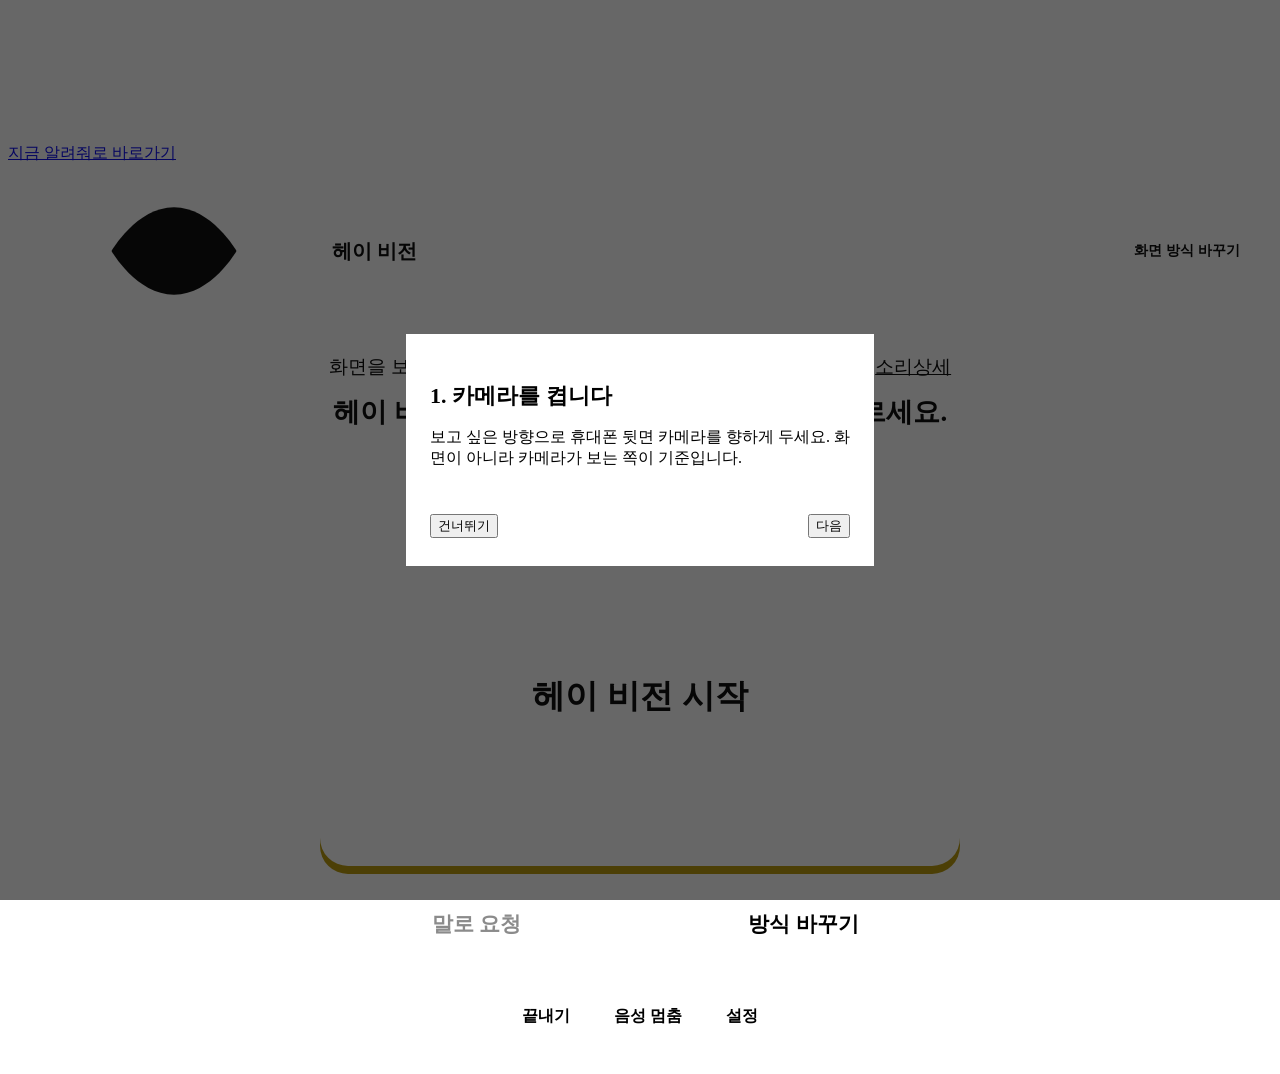
==== commit 3a27a5bc: "feat: GRS design system for the landing page and both app modes, browser regression suite Design (DG" ====
--- a/app/static/eye.html
+++ b/app/static/eye.html
@@ -6,148 +6,178 @@
 <meta name="theme-color" content="#0B0B0B">
 <link rel="manifest" href="/static/manifest.webmanifest">
 <link rel="icon" href="/static/icon.svg" type="image/svg+xml">
+<link rel="stylesheet" href="/static/hv.css">
 <title>헤이 비전 — 눈앞을 말해주는 AI 안내</title>
 <style>
-  [hidden]{ display:none !important; }  /* display:flex 같은 규칙이 hidden 속성을 이기지 못하게 */
-  :root{
-    --bg:#0B0B0B; --surface:#141414; --border:#2A2A2A; --fg:#E8E8E8; --fg-dim:#B8B8B8;
-    --accent:#FFD400; --accent-ink:#0B0B0B; --ok:#7CFFB2; --focus:#00E5FF;
-    --radius:22px;
-  }
-  *{ box-sizing:border-box; }
-  html,body{ margin:0; }
-  body{
-    background:var(--bg); color:var(--fg); font-size:18px; line-height:1.5;
-    font-family:"Pretendard","Apple SD Gothic Neo","Malgun Gothic",sans-serif;
-    overflow-x:hidden; min-height:100vh; padding-bottom:env(safe-area-inset-bottom,0px);
-  }
-  .skip{ position:absolute; left:-9999px; top:0; }
-  .skip:focus{ left:12px; top:12px; background:#000; color:var(--focus); padding:12px; z-index:200; border-radius:8px; }
-  :focus-visible{ outline:4px solid var(--focus); outline-offset:3px; }
-  button{ font-family:inherit; cursor:pointer; }
-  svg{ display:block; }
-
-  /* ---- Top bar (shared) ---- */
+  body{ min-height:100vh; padding-bottom:env(safe-area-inset-bottom,0px); }
+  body[data-ui="voice"]{ background:var(--hv-a-bg); color:var(--hv-a-fg); }
+  body[data-ui="visual"]{ background:#FFFFFF; color:var(--hv-body); }
+  body[data-ui="voice"] #visualScreen{ display:none; }
+  body[data-ui="visual"] #voiceScreen{ display:none; }
+
+  /* ---- 공통 상단 ---- */
   .topbar{
     display:flex; align-items:center; justify-content:space-between; gap:12px;
-    padding:calc(14px + env(safe-area-inset-top,0px)) 16px 14px;
-    border-bottom:1px solid var(--border); position:sticky; top:0; background:var(--bg); z-index:40;
-  }
-  .brand{ color:var(--fg); text-decoration:none; font-weight:800; font-size:20px; }
-  #uiSwitchBtn{
-    background:var(--surface); color:var(--fg); border:1px solid var(--border);
-    border-radius:999px; padding:10px 16px; font-size:14px; font-weight:700; min-height:48px;
-  }
-
-  /* ================= VOICE MODE ================= */
-  body[data-ui="voice"] #visualScreen{ display:none; }
-  #voiceScreen{ padding:16px; max-width:640px; margin:0 auto; font-size:22px; }
-  #voiceScreen .lead{ font-size:22px; color:var(--fg-dim); text-align:center; margin:0 0 18px; }
-  #voiceScreen .lead a{ color:var(--accent); }
+    padding:calc(12px + env(safe-area-inset-top,0px)) 16px 12px;
+    position:sticky; top:0; z-index:40;
+  }
+  body[data-ui="voice"] .topbar{ background:var(--hv-a-bg); border-bottom:1px solid var(--hv-a-border); }
+  body[data-ui="visual"] .topbar{ background:rgba(255,255,255,.96); border-bottom:1px solid var(--hv-line); }
+  .brand{ display:inline-flex; align-items:center; gap:8px; font-weight:800; font-size:20px; text-decoration:none; }
+  body[data-ui="voice"] .brand{ color:var(--hv-a-fg); }
+  body[data-ui="visual"] .brand{ color:var(--hv-ink); }
+  body[data-ui="visual"] .brand .hv-ic{ color:var(--hv-blue); }
+  #uiSwitchBtn{ border-radius:var(--hv-r-pill); padding:10px 16px; font-size:14px; font-weight:700; min-height:48px; }
+  body[data-ui="voice"] #uiSwitchBtn{ background:transparent; color:var(--hv-a-dim); border:2px solid var(--hv-a-border); }
+  body[data-ui="visual"] #uiSwitchBtn{ background:#fff; color:var(--hv-navy); border:2px solid var(--hv-line-strong); }
+
+  /* ================= 소리 모드 (접근성 얼굴) ================= */
+  #voiceScreen{ padding:16px; max-width:640px; margin:0 auto; }
+  #voiceScreen .lead{ font-size:19px; color:var(--hv-a-dim); text-align:center; margin:0 0 14px; }
+  #voiceScreen .lead a{ color:var(--hv-a-accent); }
   #voiceCallout{
-    font-size:28px; font-weight:800; line-height:1.4; min-height:3.4em;
-    text-align:center; padding:0 6px 16px; color:var(--fg);
-  }
-  #voiceStatus{ text-align:center; font-size:22px; color:var(--ok); min-height:1.3em; margin-bottom:8px; }
+    font-size:27px; font-weight:800; line-height:1.4; min-height:3.2em;
+    text-align:center; padding:0 6px 10px; color:var(--hv-a-fg);
+  }
+  #voiceStatus{ text-align:center; font-size:20px; color:var(--hv-a-ok); min-height:1.3em; margin-bottom:10px; }
   #voiceMainBtn{
-    display:block; width:100%; min-height:min(44vh, 420px); border-radius:28px; border:none;
-    background:var(--accent); color:var(--accent-ink); font-size:34px; font-weight:900;
-    box-shadow:0 8px 0 #b89600;
-  }
-  #voiceMainBtn:active{ transform:translateY(4px); box-shadow:0 4px 0 #b89600; }
-  #voiceMainBtn[aria-busy="true"]{ background:#3a3200; color:var(--accent); box-shadow:0 8px 0 #1c1800; }
-  .voice-row2{ display:grid; grid-template-columns:1fr 1fr; gap:16px; margin-top:16px; }
+    display:block; width:100%; min-height:min(38vh,340px); border-radius:28px; border:none;
+    background:var(--hv-a-accent); color:var(--hv-a-accent-ink); font-size:33px; font-weight:800;
+    box-shadow:0 8px 0 #B89600;
+  }
+  #voiceMainBtn:active{ transform:translateY(4px); box-shadow:0 4px 0 #B89600; }
+  #voiceMainBtn[aria-busy="true"]{ background:#3A3200; color:var(--hv-a-accent); box-shadow:0 8px 0 #1C1800; }
+  .voice-row2{ display:grid; grid-template-columns:1fr 1fr; gap:14px; margin-top:14px; }
   .voice-row2 button{
-    min-height:88px; border-radius:18px; border:2px solid var(--accent); background:transparent;
-    color:var(--accent); font-size:22px; font-weight:800;
-  }
-  .voice-row2 button[aria-pressed="true"]{ background:var(--accent); color:var(--accent-ink); }
-  .voice-foot{ display:flex; justify-content:center; align-items:center; gap:16px; margin-top:16px; flex-wrap:wrap; position:relative; }
+    min-height:88px; border-radius:18px; border:3px solid var(--hv-a-accent);
+    background:transparent; color:var(--hv-a-accent); font-size:21px; font-weight:800;
+  }
+  .voice-row2 button[aria-pressed="true"]{ background:var(--hv-a-accent); color:var(--hv-a-accent-ink); }
+  .voice-row2 button:disabled{ opacity:.45; border-color:var(--hv-a-border); color:var(--hv-a-dim); }
+  .voice-foot{ display:flex; justify-content:center; align-items:center; gap:12px; margin-top:14px; flex-wrap:wrap; position:relative; }
   .voice-foot button, .voice-foot summary{
-    background:none; border:none; color:var(--fg-dim); font-size:16px; padding:10px 8px; min-height:48px;
-  }
-  .voice-foot summary{ cursor:pointer; list-style:none; }
+    background:transparent; border:2px solid var(--hv-a-border); color:var(--hv-a-dim);
+    font-size:16px; font-weight:700; padding:10px 16px; min-height:48px; border-radius:var(--hv-r-pill);
+  }
+  .voice-foot summary{ cursor:pointer; list-style:none; display:inline-flex; align-items:center; }
   .voice-foot summary::-webkit-details-marker{ display:none; }
-  #voiceSettings{ position:relative; }
-  #voiceSettings[open] summary{ color:var(--accent); }
+  #voiceSettings[open] summary{ color:var(--hv-a-accent); border-color:var(--hv-a-accent); }
   .voice-settings-panel{
-    position:absolute; bottom:56px; left:50%; transform:translateX(-50%);
-    background:var(--surface); border:1px solid var(--border); border-radius:16px; padding:14px 18px;
-    width:min(300px,86vw); z-index:60;
-  }
-  .voice-settings-panel label{ display:flex; align-items:center; gap:10px; padding:9px 0; font-size:16px; }
-  .voice-settings-panel input{ width:22px; height:22px; accent-color:var(--accent); }
-  .voice-settings-panel fieldset{ border:none; padding:0; margin:0; }
-  .voice-settings-panel legend{ font-size:14px; color:var(--fg-dim); margin-bottom:4px; }
-
-  /* ================= VISUAL MODE ================= */
-  body[data-ui="visual"] #voiceScreen{ display:none; }
-  #visualScreen{ max-width:1200px; margin:0 auto; padding:16px; }
-  .v-strap{ color:var(--fg-dim); font-size:14px; margin:0 0 16px; }
+    position:absolute; bottom:60px; left:50%; transform:translateX(-50%);
+    background:var(--hv-a-surface); border:1px solid var(--hv-a-border); border-radius:18px; padding:16px 18px;
+    width:min(340px,92vw); z-index:60; text-align:left;
+  }
+  .voice-settings-panel label{ display:flex; align-items:center; gap:10px; padding:10px 0; font-size:17px; color:var(--hv-a-fg); }
+  .voice-settings-panel input{ width:24px; height:24px; accent-color:var(--hv-a-accent); }
+  .voice-settings-panel fieldset{ border:none; padding:0; margin:0 0 6px; }
+  .voice-settings-panel legend{ font-size:14px; color:var(--hv-a-dim); margin-bottom:2px; font-weight:700; }
+</style>
+<style>
+  /* ================= 보기 모드 (문서 얼굴) ================= */
+  #visualScreen{ max-width:1200px; margin:0 auto; padding:16px 20px 48px; }
+  .v-strap{ color:var(--hv-mute); font-size:14px; margin:0 0 16px; }
   .v-layout{ display:block; }
-  @media (min-width:900px){ .v-layout{ display:grid; grid-template-columns:60% 40%; gap:24px; align-items:start; } }
+  @media (min-width:960px){ .v-layout{ display:grid; grid-template-columns:62% 1fr; gap:28px; align-items:start; } }
 
   .v-stage{
-    position:relative; border-radius:var(--radius); overflow:hidden; background:var(--surface);
-    border:1px solid var(--border); height:46vh; min-height:260px;
-  }
-  @media (min-width:900px){ .v-stage{ height:60vh; } }
-  #video{ width:100%; height:100%; object-fit:cover; background:#000; display:block; }
+    position:relative; border-radius:var(--hv-r-xl); overflow:hidden;
+    background:#0B0B0B; border:1px solid var(--hv-line); box-shadow:var(--hv-sh-2);
+    height:46vh; min-height:280px;
+  }
+  @media (min-width:960px){ .v-stage{ height:58vh; } }
+  #video{ width:100%; height:100%; object-fit:cover; background:#0B0B0B; display:block; }
   .v-cta-wrap{
-    position:absolute; inset:0; display:flex; flex-direction:column; align-items:center; justify-content:center; gap:16px;
-  }
-  .v-cta-wrap svg{ width:64px; height:64px; color:var(--fg-dim); }
+    position:absolute; inset:0; display:flex; flex-direction:column; align-items:center; justify-content:center; gap:14px;
+    background:var(--hv-soft); text-align:center; padding:24px;
+  }
+  .v-cta-wrap .hv-ic{ color:var(--hv-line-strong); }
+  .v-cta-wrap .v-empty-t{ font-size:18px; font-weight:800; color:var(--hv-ink); }
+  .v-cta-wrap .v-empty-s{ font-size:14px; color:var(--hv-mute); max-width:34ch; }
   #visualCameraCta{
-    background:var(--accent); color:var(--accent-ink); border:none; border-radius:16px;
-    padding:16px 28px; font-size:18px; font-weight:800; min-height:56px;
+    background:var(--hv-navy); color:#fff; border:none; border-radius:var(--hv-r-md);
+    padding:0 28px; font-size:17px; font-weight:800; min-height:56px; margin-top:4px;
   }
   #visualCallout{
-    position:absolute; left:0; right:0; bottom:0; padding:16px 18px; min-height:1.6em;
-    background:linear-gradient(to top, rgba(0,0,0,.88), rgba(0,0,0,.55) 70%, transparent);
-    color:#fff; font-size:23px; font-weight:700; line-height:1.4; border-left:6px solid var(--accent);
-  }
-  #visualCallout[aria-busy="true"]{ border-left-color:var(--ok); }
-
-  .v-chips{ display:flex; flex-wrap:wrap; gap:8px; margin:16px 0; }
+    position:absolute; left:0; right:0; bottom:0; padding:18px 20px; min-height:1.6em; z-index:2;
+    background:linear-gradient(to top, rgba(0,0,0,.92), rgba(0,0,0,.62) 70%, transparent);
+    color:#fff; font-size:22px; font-weight:800; line-height:1.4; border-left:8px solid var(--hv-a-accent);
+  }
+  #visualCallout[aria-busy="true"]{ border-left-color:var(--hv-a-ok); }
+
+  .v-chips{ display:flex; flex-wrap:wrap; gap:8px; margin:18px 0 14px; }
   .mode-chip{
-    background:var(--surface); border:1px solid var(--border); color:var(--fg);
-    border-radius:999px; padding:10px 16px; font-size:14px; font-weight:700; min-height:48px;
-  }
-  .mode-chip[aria-pressed="true"]{ background:var(--accent); color:var(--accent-ink); border-color:var(--accent); }
+    display:inline-flex; align-items:center; gap:7px;
+    background:#fff; border:2px solid var(--hv-line); color:var(--hv-body);
+    border-radius:var(--hv-r-pill); padding:10px 16px; font-size:14px; font-weight:700; min-height:48px;
+  }
+  .mode-chip .hv-ic{ color:var(--hv-blue); }
+  .mode-chip[aria-pressed="true"]{ background:var(--hv-navy); color:#fff; border-color:var(--hv-navy); }
+  .mode-chip[aria-pressed="true"] .hv-ic{ color:var(--hv-a-accent); }
   @media (max-width:520px){ .v-chips{ display:grid; grid-template-columns:1fr 1fr; } }
 
-  .v-actions{ display:flex; gap:16px; margin-bottom:16px; }
+  .v-actions{ display:flex; gap:12px; margin-bottom:14px; }
   #visualNowBtn{
-    flex:1 1 auto; background:var(--accent); color:var(--accent-ink); border:none; border-radius:16px;
-    min-height:72px; font-size:20px; font-weight:900;
-  }
+    flex:1 1 auto; background:var(--hv-navy); color:#fff; border:none; border-radius:var(--hv-r-md);
+    min-height:72px; font-size:20px; font-weight:800;
+  }
+  #visualNowBtn[aria-busy="true"]{ background:#0F1F3A; color:#CFE0FA; }
   #visualMicBtn{
-    flex:0 0 auto; background:transparent; border:1px solid var(--border); color:var(--fg);
-    border-radius:16px; min-height:72px; padding:0 20px; font-size:16px; font-weight:700;
-  }
-  .v-card{ background:var(--surface); border:1px solid var(--border); border-radius:var(--radius); padding:16px; margin-bottom:16px; }
-  .v-card h2, .v-card summary{ margin:0 0 10px; font-size:15px; color:var(--fg-dim); font-weight:700; }
-  #visualStatus{ font-size:14px; color:var(--fg-dim); min-height:1.3em; }
-  #visualHistory{ list-style:none; margin:0; padding:0; display:flex; flex-direction:column; gap:8px; max-height:220px; overflow:auto; }
-  #visualHistory li{ font-size:14px; border-left:3px solid var(--border); padding-left:10px; }
-  #visualHistory li .h-time{ color:var(--fg-dim); margin-right:6px; }
-  #visualHistory li .h-mode{ color:var(--ok); margin-right:6px; }
-  #visualDetails{ margin:8px 0 0; }
-  #visualDetails dt{ color:var(--fg-dim); font-size:13px; margin-top:8px; }
-  #visualDetails dd{ margin:0 0 4px; font-size:14px; }
-  .v-foot{ display:flex; gap:8px; flex-wrap:wrap; }
+    flex:0 0 auto; background:#fff; border:2px solid var(--hv-line-strong); color:var(--hv-navy);
+    border-radius:var(--hv-r-md); min-height:72px; padding:0 22px; font-size:16px; font-weight:800;
+  }
+  #visualMicBtn[aria-pressed="true"]{ background:var(--hv-soft-blue); border-color:var(--hv-blue); }
+  .v-card{ background:#fff; border:1px solid var(--hv-line); border-radius:var(--hv-r-lg); padding:18px; margin-bottom:16px; box-shadow:var(--hv-sh-1); }
+  .v-card h2, .v-card summary{ margin:0 0 10px; font-size:14px; font-weight:800; color:var(--hv-mute); letter-spacing:.04em; text-transform:uppercase; }
+  .v-card summary{ cursor:pointer; min-height:28px; }
+  #visualStatus{ font-size:15px; color:var(--hv-navy); min-height:1.4em; font-weight:700; }
+  #visualHistory{ list-style:none; margin:0; padding:0; display:flex; flex-direction:column; gap:10px; max-height:240px; overflow:auto; }
+  #visualHistory:empty::after{ content:"아직 안내가 없습니다."; font-size:14px; color:var(--hv-mute); }
+  #visualHistory li{
+    font-size:15px; color:var(--hv-ink); background:var(--hv-soft-blue);
+    border-left:4px solid var(--hv-blue); border-radius:0 var(--hv-r-sm) var(--hv-r-sm) 0; padding:10px 12px;
+  }
+  #visualHistory li .h-time{ color:var(--hv-mute); margin-right:8px; font-size:12px; font-weight:700; }
+  #visualHistory li .h-mode{ color:var(--hv-blue); margin-right:8px; font-size:12px; font-weight:800; }
+  #visualDetails{ margin:8px 0 0; display:grid; grid-template-columns:auto 1fr; gap:4px 14px; }
+  #visualDetails dt{ color:var(--hv-mute); font-size:13px; }
+  #visualDetails dd{ margin:0; font-size:13px; color:var(--hv-ink); font-weight:700; }
+  .v-foot{ display:flex; gap:10px; flex-wrap:wrap; margin-bottom:16px; }
   .v-foot button{
-    background:transparent; border:1px solid var(--border); color:var(--fg-dim);
-    border-radius:12px; min-height:48px; padding:0 16px; font-size:14px;
-  }
-
-  @media (prefers-reduced-motion:reduce){ *{ transition:none !important; animation:none !important; } }
+    background:#fff; border:2px solid var(--hv-line); color:var(--hv-mute);
+    border-radius:var(--hv-r-pill); min-height:48px; padding:0 18px; font-size:14px; font-weight:700;
+  }
+  .v-foot button:disabled{ opacity:.5; }
+  .v-note{ font-size:13px; color:var(--hv-mute); }
+
+  /* 첫 방문 온보딩 */
+  #vOnboard{ position:fixed; inset:0; z-index:120; background:rgba(11,11,11,.62); display:flex; align-items:center; justify-content:center; padding:20px; }
+  .ob-card{ background:#fff; border-radius:var(--hv-r-xl); padding:28px 24px; max-width:420px; width:100%; box-shadow:var(--hv-sh-2); }
+  .ob-card h2{ font-size:22px; font-weight:800; color:var(--hv-ink); margin-bottom:10px; }
+  .ob-card p{ font-size:16px; color:var(--hv-body); }
+  .ob-dots{ display:flex; gap:7px; margin:18px 0; }
+  .ob-dots span{ width:9px; height:9px; border-radius:50%; background:var(--hv-line-strong); }
+  .ob-dots span[data-on="1"]{ background:var(--hv-navy); width:26px; border-radius:6px; }
+  .ob-row{ display:flex; gap:10px; justify-content:space-between; align-items:center; }
 </style>
+<link rel="apple-touch-icon" href="/static/icons/apple-touch-icon.png">
+<meta name="apple-mobile-web-app-capable" content="yes">
+<meta name="apple-mobile-web-app-title" content="헤이 비전">
 </head>
 <body data-ui="voice">
-<a class="skip" href="#voiceMainBtn">지금 알려줘로 바로가기</a>
+<a class="hv-skip" href="#voiceMainBtn">지금 알려줘로 바로가기</a>
+
+<svg class="hv-sr-only" aria-hidden="true" focusable="false"><defs>
+  <symbol id="i-eye" viewBox="0 0 24 24"><path d="M2 12s4-7 10-7 10 7 10 7-4 7-10 7S2 12 2 12Z"/><circle cx="12" cy="12" r="3"/></symbol>
+  <symbol id="i-search" viewBox="0 0 24 24"><circle cx="11" cy="11" r="6"/><path d="M20 20l-4.35-4.35"/></symbol>
+  <symbol id="i-book" viewBox="0 0 24 24"><path d="M4 5a2 2 0 0 1 2-2h5v18H6a2 2 0 0 1-2-2V5Z"/><path d="M20 5a2 2 0 0 0-2-2h-5v18h5a2 2 0 0 0 2-2V5Z"/></symbol>
+  <symbol id="i-person" viewBox="0 0 24 24"><circle cx="12" cy="8" r="4"/><path d="M4 20c0-4 4-6 8-6s8 2 8 6"/></symbol>
+  <symbol id="i-mirror" viewBox="0 0 24 24"><rect x="5" y="3" width="14" height="18" rx="2"/><circle cx="12" cy="10" r="3"/><path d="M8 17c0-2 2-3 4-3s4 1 4 3"/></symbol>
+  <symbol id="i-loop" viewBox="0 0 24 24"><path d="M4 12a8 8 0 0 1 14-5.3M20 4v5h-5"/><path d="M20 12a8 8 0 0 1-14 5.3M4 20v-5h5"/></symbol>
+  <symbol id="i-cam" viewBox="0 0 24 24"><path d="M4 8a2 2 0 0 1 2-2h1.2a1 1 0 0 0 .9-.55l.8-1.6A1 1 0 0 1 9.8 3h4.4a1 1 0 0 1 .9.55l.8 1.6a1 1 0 0 0 .9.55H18a2 2 0 0 1 2 2v10a2 2 0 0 1-2 2H6a2 2 0 0 1-2-2V8Z"/><circle cx="12" cy="13" r="3.5"/></symbol>
+</defs></svg>
+
 <header class="topbar">
-  <a class="brand" href="/">헤이 비전</a>
+  <a class="brand" href="/"><svg class="hv-ic hv-ic-md" aria-hidden="true"><use href="#i-eye"></use></svg>헤이 비전</a>
   <button type="button" id="uiSwitchBtn">화면 방식 바꾸기</button>
 </header>
 
@@ -172,34 +202,37 @@
           <label><input type="radio" name="voiceMode" id="voiceRadioNatural" value="natural" checked> 자연 음성으로 듣기</label>
           <label><input type="radio" name="voiceMode" id="voiceRadioScreenreader" value="screenreader"> 스크린리더에 맡기기</label>
         </fieldset>
+        <fieldset>
+          <legend>목소리와 속도</legend>
+          <div id="voicePicker"></div>
+        </fieldset>
       </div>
     </details>
   </div>
 </div>
 
 <div id="visualScreen">
-  <p class="v-strap">눈앞을 말해주는 AI 안내 · 동행인·가족과 함께 보기 좋은 화면입니다</p>
+  <p class="v-strap">눈앞을 말해주는 AI 안내 &middot; 동행인·가족과 함께 보기 좋은 화면입니다</p>
   <div class="v-layout">
     <div class="v-left">
       <div class="v-stage">
         <video id="video" autoplay playsinline muted aria-hidden="true" tabindex="-1"></video>
         <div class="v-cta-wrap" id="visualCtaWrap">
-          <svg viewBox="0 0 24 24" fill="none" stroke="currentColor" stroke-width="1.5" aria-hidden="true">
-            <path d="M4 8a2 2 0 0 1 2-2h1.2a1 1 0 0 0 .9-.55l.8-1.6A1 1 0 0 1 9.8 3h4.4a1 1 0 0 1 .9.55l.8 1.6a1 1 0 0 0 .9.55H18a2 2 0 0 1 2 2v10a2 2 0 0 1-2 2H6a2 2 0 0 1-2-2V8Z"/>
-            <circle cx="12" cy="13" r="3.5"/>
-          </svg>
+          <svg class="hv-ic hv-ic-xl" aria-hidden="true"><use href="#i-cam"></use></svg>
+          <span class="v-empty-t">카메라를 켜면 안내가 시작됩니다</span>
+          <span class="v-empty-s">이 세션 전용 격리 컴퓨터를 만들고, 끝내면 사진과 함께 지웁니다.</span>
           <button type="button" id="visualCameraCta">카메라 켜기</button>
         </div>
         <div id="visualCallout" role="status" aria-live="off">카메라를 켜면 안내가 시작됩니다.</div>
       </div>
 
       <div class="v-chips" role="group" aria-label="안내 방식">
-        <button type="button" class="mode-chip" data-mode="look" aria-pressed="true">둘러보기</button>
-        <button type="button" class="mode-chip" data-mode="find" aria-pressed="false">찾기</button>
-        <button type="button" class="mode-chip" data-mode="read" aria-pressed="false">읽기</button>
-        <button type="button" class="mode-chip" data-mode="people" aria-pressed="false">사람</button>
-        <button type="button" class="mode-chip" data-mode="self" aria-pressed="false">내 모습</button>
-        <button type="button" class="mode-chip" data-mode="watch" aria-pressed="false">계속 보기</button>
+        <button type="button" class="mode-chip" data-mode="look" aria-pressed="true"><svg class="hv-ic hv-ic-sm" aria-hidden="true"><use href="#i-eye"></use></svg>둘러보기</button>
+        <button type="button" class="mode-chip" data-mode="find" aria-pressed="false"><svg class="hv-ic hv-ic-sm" aria-hidden="true"><use href="#i-search"></use></svg>찾기</button>
+        <button type="button" class="mode-chip" data-mode="read" aria-pressed="false"><svg class="hv-ic hv-ic-sm" aria-hidden="true"><use href="#i-book"></use></svg>읽기</button>
+        <button type="button" class="mode-chip" data-mode="people" aria-pressed="false"><svg class="hv-ic hv-ic-sm" aria-hidden="true"><use href="#i-person"></use></svg>사람</button>
+        <button type="button" class="mode-chip" data-mode="self" aria-pressed="false"><svg class="hv-ic hv-ic-sm" aria-hidden="true"><use href="#i-mirror"></use></svg>내 모습</button>
+        <button type="button" class="mode-chip" data-mode="watch" aria-pressed="false"><svg class="hv-ic hv-ic-sm" aria-hidden="true"><use href="#i-loop"></use></svg>계속 보기</button>
       </div>
 
       <div class="v-actions">
@@ -211,6 +244,7 @@
         <button type="button" id="visualEndBtn" disabled>끝내기</button>
         <button type="button" id="visualStopBtn">음성 멈춤</button>
       </div>
+      <p class="v-note">답까지 약 4초가 걸립니다. 걸으며 쓰는 도구가 아니라 멈춰 서서 파악하는 도구입니다.</p>
     </div>
 
     <div class="v-right">
@@ -218,6 +252,10 @@
         <h2>안내 기록</h2>
         <ul id="visualHistory"></ul>
         <div id="visualStatus" aria-live="off"></div>
+      </div>
+      <div class="v-card">
+        <h2>목소리와 속도</h2>
+        <div id="voicePickerVisual"></div>
       </div>
       <details class="v-card">
         <summary>안에서 일어나는 일</summary>
@@ -227,6 +265,18 @@
   </div>
 </div>
 </main>
+
+<div id="vOnboard" hidden role="dialog" aria-modal="true" aria-labelledby="obTitle">
+  <div class="ob-card">
+    <h2 class="ob-card-h" id="obTitle">1. 카메라를 켭니다</h2>
+    <p id="obBody">보고 싶은 방향으로 휴대폰 뒷면 카메라를 향하게 두세요. 화면이 아니라 카메라가 보는 쪽이 기준입니다.</p>
+    <div class="ob-dots" aria-hidden="true"><span data-on="1"></span><span></span><span></span></div>
+    <div class="ob-row">
+      <button type="button" class="hv-btn hv-btn-ghost" id="obSkip">건너뛰기</button>
+      <button type="button" class="hv-btn hv-btn-primary" id="obNext">다음</button>
+    </div>
+  </div>
+</div>
 
 <canvas id="canvas" hidden></canvas>
 
@@ -315,8 +365,29 @@
   if (el) el.checked = true;
 })();
 
+// 카메라가 안 열릴 때 영어 오류 원문 대신, 무엇을 하면 되는지 우리말로 알려 준다
+const CAMERA_HELP = {
+  NotAllowedError: "카메라 사용이 허용되지 않았습니다. 브라우저 설정에서 이 사이트의 카메라를 허용한 뒤 다시 눌러 주세요.",
+  NotFoundError: "카메라를 찾지 못했습니다. 다른 앱이 카메라를 쓰고 있지 않은지 확인하고 다시 눌러 주세요.",
+  NotReadableError: "카메라가 다른 곳에서 쓰이고 있습니다. 영상 통화나 카메라 앱을 닫고 다시 눌러 주세요.",
+  OverconstrainedError: "이 기기의 카메라로는 열 수 없었습니다. 다시 눌러 주세요.",
+  SecurityError: "보안 연결이 아니어서 카메라를 열 수 없습니다. 주소가 에이치티티피에스로 시작하는지 확인해 주세요.",
+};
+const cameraHelp = (err) => CAMERA_HELP[err && err.name] || "카메라를 켜지 못했습니다. 잠시 뒤 다시 눌러 주세요.";
+const pause = (ms) => new Promise((resolve) => setTimeout(resolve, ms));
+
+async function requestCamera(facing) {
+  const wanted = { video: { facingMode: { ideal: facing }, width: { ideal: 1280 } }, audio: false };
+  try { return await navigator.mediaDevices.getUserMedia(wanted); }
+  catch (err) {
+    if (err.name === "NotAllowedError" || err.name === "SecurityError") throw err;  // 다시 해도 같은 결과
+    await pause(600);  // 방금 끈 카메라가 아직 풀리지 않았을 수 있다 — 조건을 풀어 한 번 더
+    return navigator.mediaDevices.getUserMedia({ video: true, audio: false });
+  }
+}
+
 async function openCamera(facing) {
-  const stream = await navigator.mediaDevices.getUserMedia({ video: { facingMode: { ideal: facing }, width: { ideal: 1280 } }, audio: false });
+  const stream = await requestCamera(facing);
   for (const track of ($("video").srcObject?.getTracks() || [])) track.stop();
   $("video").srcObject = stream;
   currentFacing = facing;
@@ -343,6 +414,7 @@
   $("visualCtaWrap").hidden = started;  // 아이콘까지 통째로 치워야 켜진 카메라 화면이 보인다
   $("visualNowBtn").hidden = !started;
   $("visualMicBtn").hidden = !started;
+  $("visualNowBtn").textContent = busy ? "보는 중" : "지금 알려줘";
   $("visualNowBtn").setAttribute("aria-busy", String(busy));
   $("visualCallout").setAttribute("aria-busy", String(busy));
   $("visualEndBtn").disabled = !started;
@@ -351,7 +423,9 @@
 }
 
 async function doStart() {
-  if (started || starting) return;
+  if (started) return;
+  // 준비하는 몇 초 동안 다시 누르면 조용히 무시하지 않는다 — 화면을 못 보는 사용자에게 무반응은 고장과 같다
+  if (starting) { vibrate(30); speak("준비하고 있습니다. 잠시만 기다려 주세요."); return; }
   starting = true;
   try {
     setStatus("카메라를 켜고 있습니다.", true);
@@ -362,6 +436,7 @@
     setDetail("샌드박스", s.where === "daytona" ? "Daytona " + sessionId.slice(0, 8) + " · " + s.seconds + "초" : "로컬 점검 모드");
     started = true;
     renderState();
+    setStatus("");  // 준비가 끝났으면 '준비하고 있습니다'를 지운다
     const startMsg = document.body.dataset.ui === "voice"
       ? "준비되었습니다. 화면 가운데 큰 버튼이 지금 알려줘입니다. 그 아래 왼쪽이 말로 요청, 오른쪽이 방식 바꾸기입니다."
       : "카메라가 켜졌습니다. 지금 알려줘를 눌러 안내를 받아보세요.";
@@ -369,7 +444,9 @@
     if (mode === "watch") startWatch();
     requestWakeLock();
   } catch (err) {
-    setCallout("카메라를 켜지 못했습니다. " + err.message);
+    setStatus("");  // '켜고 있습니다'를 남겨 두면 멈춘 것처럼 보인다
+    vibrate(200);
+    setCallout(err && err.name && CAMERA_HELP[err.name] ? cameraHelp(err) : "시작하지 못했습니다. " + (err.message || "") + " 다시 눌러 주세요.");
   } finally {
     starting = false;
   }
@@ -403,7 +480,7 @@
     setDetail("변화량", String(q.change ?? "첫 장면"));
     setDetail("응답 시간", (ms / 1000).toFixed(1) + "초");
     if (r.silent || !r.callout) {
-      setStatus(requestMode === "watch" ? "변화 없음 — 말하지 않습니다." : "말할 것이 없습니다.");
+      setStatus(requestMode === "watch" ? "달라진 게 없어 말하지 않았습니다." : "말할 것이 없습니다.");
     } else {
       lastCallout = r.callout; setStatus(""); setCallout(r.callout);
     }
@@ -480,6 +557,49 @@
 }
 $("uiSwitchBtn").onclick = () => applyUiMode(document.body.dataset.ui === "voice" ? "visual" : "voice", true);
 
+// 목소리 고르개 — voice.js 가 컨테이너 안을 직접 그린다 (없으면 조용히 건너뛴다)
+(() => {
+  const api = (typeof Voice !== "undefined") ? Voice : window.Voice;
+  if (!api || !api.mountPicker) return;
+  for (const id of ["voicePicker", "voicePickerVisual"]) {
+    const box = $(id);
+    if (box) api.mountPicker(box);
+  }
+})();
+
+// 보기 모드 첫 방문 온보딩 (건너뛰기 가능 · 한 번만)
+const ONBOARD_KEY = "heyvision-onboarded";
+const OB_STEPS = [
+  ["1. 카메라를 켭니다", "보고 싶은 방향으로 휴대폰 뒷면 카메라를 향하게 두세요. 화면이 아니라 카메라가 보는 쪽이 기준입니다."],
+  ["2. 방식을 고릅니다", "둘러보기·찾기·읽기·사람·내 모습·계속 보기 중에서 지금 필요한 것을 누르세요. 기본은 둘러보기입니다."],
+  ["3. 지금 알려줘를 누릅니다", "약 4초 뒤 한두 문장으로 안내가 나옵니다. 달라진 게 없으면 말하지 않습니다."]
+];
+(() => {
+  let step = 0;
+  const box = $("vOnboard");
+  if (!box) return;
+  const close = () => {
+    box.hidden = true;
+    try { localStorage.setItem(ONBOARD_KEY, "1"); } catch (e) {}
+  };
+  const draw = () => {
+    $("obTitle").textContent = OB_STEPS[step][0];
+    $("obBody").textContent = OB_STEPS[step][1];
+    const dots = box.querySelectorAll(".ob-dots span");
+    dots.forEach((d, i) => { if (i === step) d.setAttribute("data-on", "1"); else d.removeAttribute("data-on"); });
+    $("obNext").textContent = step === OB_STEPS.length - 1 ? "시작하기" : "다음";
+  };
+  $("obSkip").onclick = close;
+  $("obNext").onclick = () => { if (step === OB_STEPS.length - 1) { close(); return; } step += 1; draw(); };
+  let seen = "1";
+  try { seen = localStorage.getItem(ONBOARD_KEY); } catch (e) {}
+  // applyUiMode 보다 먼저 도는 자리라 시작 모드를 여기서 같은 규칙으로 한 번 더 계산한다
+  const q0 = new URLSearchParams(location.search).get("ui");
+  let willBe = "voice";
+  try { willBe = (q0 === "voice" || q0 === "visual") ? q0 : (localStorage.getItem(UI_KEY) || "voice"); } catch (e) {}
+  if (!seen && willBe === "visual") { draw(); box.hidden = false; }
+})();
+
 (() => {
   const params = new URLSearchParams(location.search);
   const fromQuery = params.get("ui");
